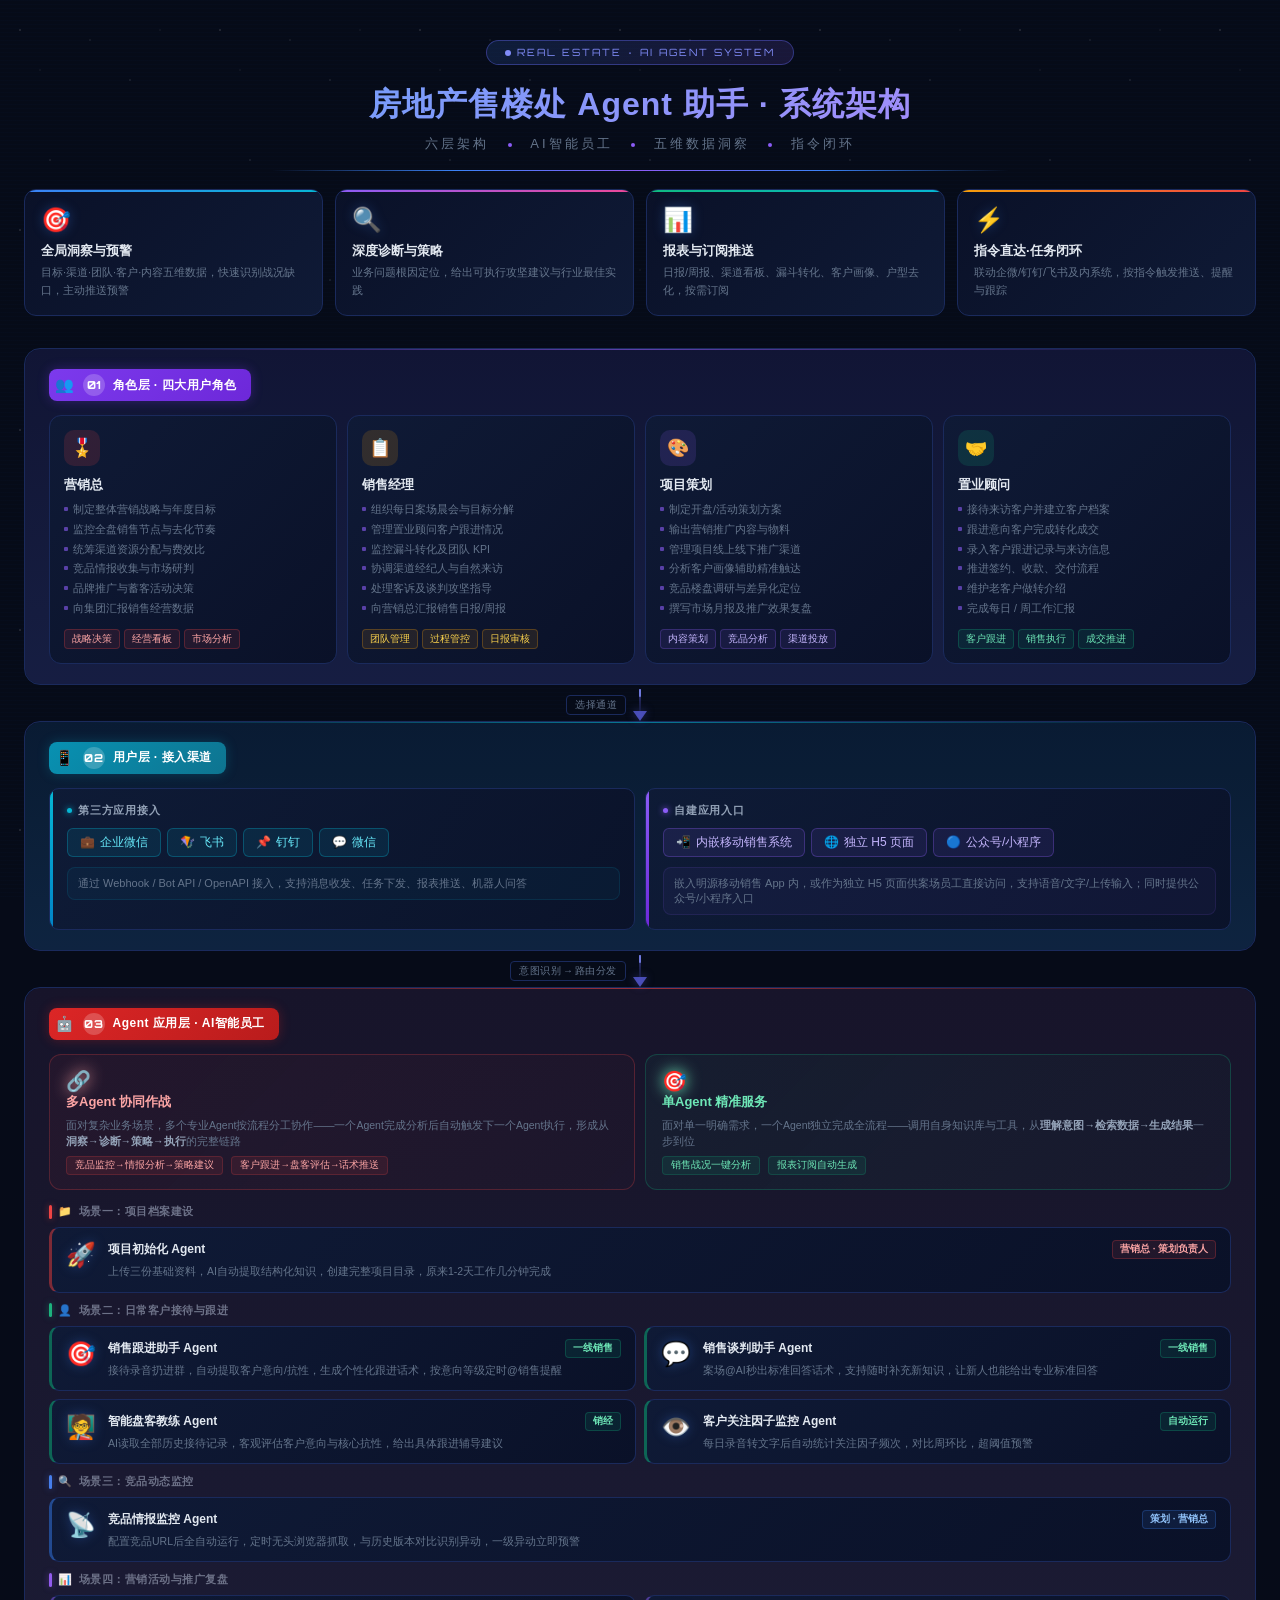
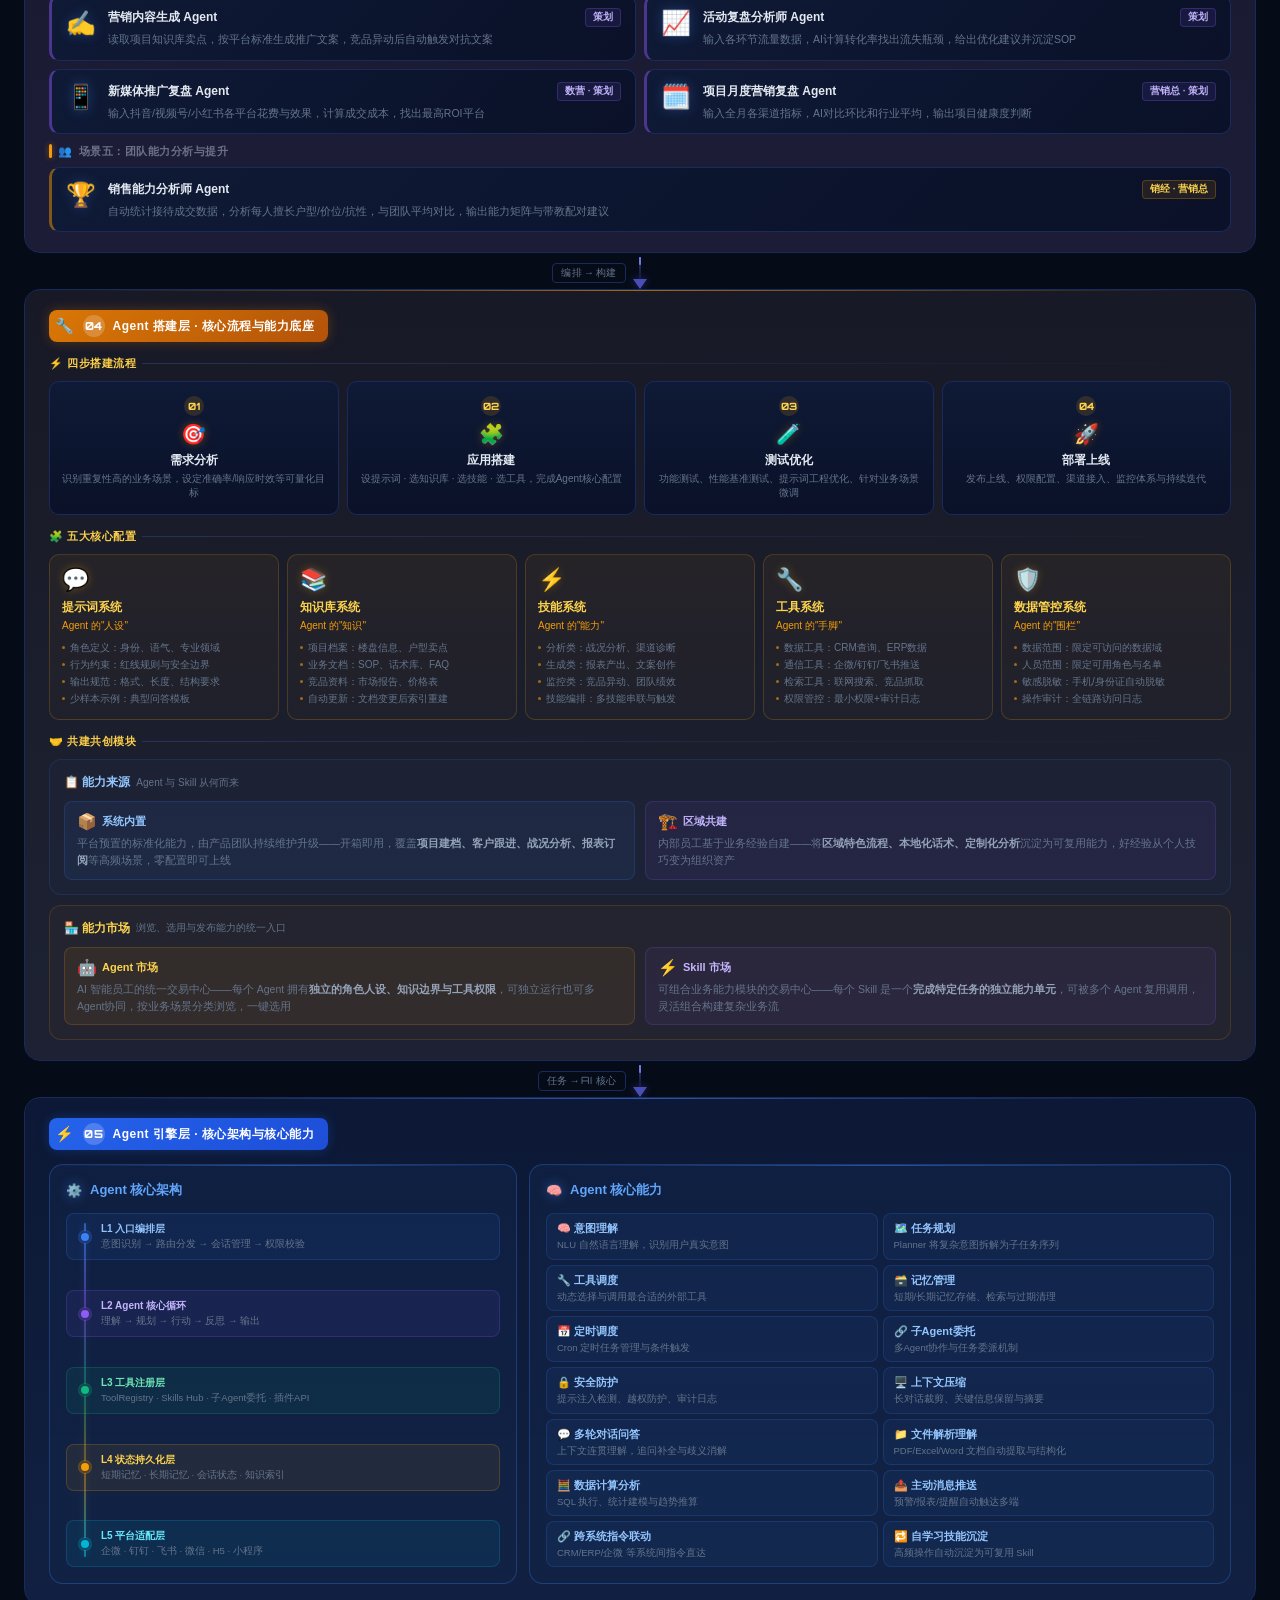
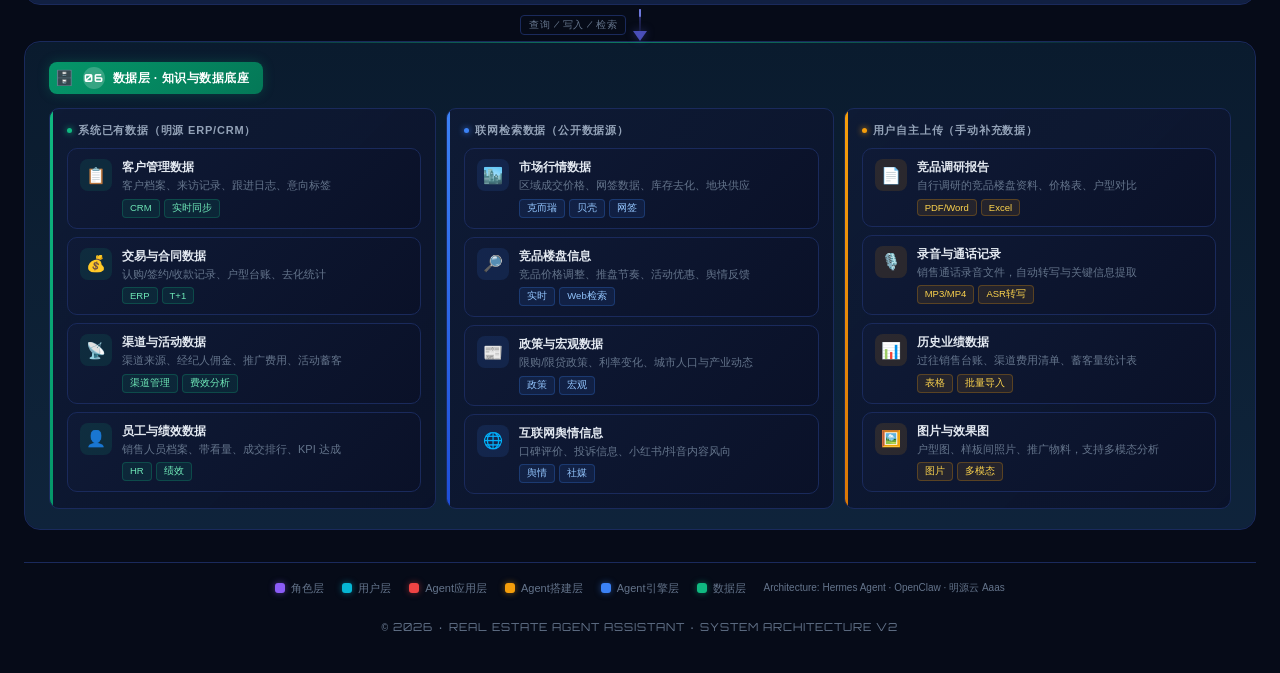
==== real-estate-agent-architecture-v2.html @ 6aae010f "deploy: 房产Agent科幻风架构图v2" ====
<!DOCTYPE html>
<html lang="zh-CN">
<head>
  <meta charset="UTF-8" />
  <meta name="viewport" content="width=device-width, initial-scale=1.0" />
  <title>房地产售楼处 Agent 助手 · 系统架构图 V2</title>
  <style>
    @import url('https://fonts.googleapis.com/css2?family=Orbitron:wght@400;700;900&display=swap');
    :root {
      --bg: #060b18;
      --bg2: #0a1128;
      --bg3: #0f1a36;
      --border: #1a2a5c;
      --border-glow: #2563eb;
      --accent1: #3b82f6;
      --accent2: #8b5cf6;
      --accent3: #10b981;
      --accent4: #f59e0b;
      --accent5: #ef4444;
      --accent6: #06b6d4;
      --text: #e2e8f0;
      --text2: #64748b;
      --text3: #94a3b8;
    }
    * { box-sizing: border-box; margin: 0; padding: 0; }
    body {
      background: var(--bg);
      color: var(--text);
      font-family: -apple-system, BlinkMacSystemFont, 'PingFang SC', 'Microsoft YaHei', sans-serif;
      min-height: 100vh;
      padding: 40px 24px;
      overflow-x: hidden;
      position: relative;
    }
    /* ===== 星空背景 ===== */
    body::before {
      content: '';
      position: fixed;
      inset: 0;
      background:
        radial-gradient(1.5px 1.5px at 20px 30px, #fff3, transparent),
        radial-gradient(1px 1px at 40px 70px, #fff2, transparent),
        radial-gradient(1.5px 1.5px at 50px 160px, #fff2, transparent),
        radial-gradient(1px 1px at 90px 40px, #fff3, transparent),
        radial-gradient(1.5px 1.5px at 130px 80px, #fff2, transparent),
        radial-gradient(1px 1px at 160px 30px, #fff2, transparent);
      background-size: 200px 200px;
      animation: starDrift 60s linear infinite;
      pointer-events: none;
      z-index: 0;
    }
    @keyframes starDrift {
      0% { transform: translateY(0); }
      100% { transform: translateY(-200px); }
    }
    /* ===== 扫描线效果 ===== */
    body::after {
      content: '';
      position: fixed;
      inset: 0;
      background: repeating-linear-gradient(
        0deg,
        transparent,
        transparent 3px,
        rgba(59,130,246,.02) 3px,
        rgba(59,130,246,.02) 4px
      );
      pointer-events: none;
      z-index: 1;
    }
    /* ===== 主容器 ===== */
    .main-wrap {
      position: relative;
      z-index: 2;
      max-width: 1360px;
      margin: 0 auto;
    }
    /* ===== Header ===== */
    .header {
      text-align: center;
      margin-bottom: 36px;
      position: relative;
    }
    .header::after {
      content: '';
      position: absolute;
      bottom: -18px;
      left: 50%;
      transform: translateX(-50%);
      width: 60%;
      height: 1px;
      background: linear-gradient(90deg, transparent, var(--accent1), var(--accent2), var(--accent1), transparent);
    }
    .badge {
      display: inline-flex;
      align-items: center;
      gap: 6px;
      background: linear-gradient(135deg, rgba(59,130,246,.15), rgba(139,92,246,.15));
      border: 1px solid rgba(99,102,241,.4);
      border-radius: 20px;
      padding: 5px 18px;
      font-family: 'Orbitron', monospace;
      font-size: 10px;
      color: #818cf8;
      letter-spacing: 2px;
      margin-bottom: 18px;
      animation: badgeGlow 3s ease-in-out infinite;
    }
    @keyframes badgeGlow {
      0%, 100% { box-shadow: 0 0 8px rgba(99,102,241,.2); }
      50% { box-shadow: 0 0 20px rgba(99,102,241,.4); }
    }
    .badge .dot {
      width: 6px; height: 6px;
      border-radius: 50%;
      background: #818cf8;
      animation: pulse 2s ease-in-out infinite;
    }
    @keyframes pulse {
      0%, 100% { opacity: 1; transform: scale(1); }
      50% { opacity: .4; transform: scale(.7); }
    }
    .header h1 {
      font-size: 32px;
      font-weight: 800;
      background: linear-gradient(135deg, #60a5fa 0%, #a78bfa 40%, #34d399 70%, #fbbf24 100%);
      background-size: 200% 200%;
      -webkit-background-clip: text;
      -webkit-text-fill-color: transparent;
      background-clip: text;
      animation: gradShift 6s ease-in-out infinite;
      margin-bottom: 8px;
      letter-spacing: 1px;
    }
    @keyframes gradShift {
      0%, 100% { background-position: 0% 50%; }
      50% { background-position: 100% 50%; }
    }
    .header p {
      color: var(--text2);
      font-size: 13px;
      letter-spacing: 3px;
    }
    .header p span {
      display: inline-block;
      width: 4px; height: 4px;
      background: var(--accent2);
      border-radius: 50%;
      margin: 0 12px;
      vertical-align: middle;
    }

    /* ===== Core Capabilities ===== */
    .cap-banner {
      display: grid;
      grid-template-columns: repeat(4, 1fr);
      gap: 12px;
      margin-bottom: 32px;
    }
    .cap-card {
      position: relative;
      background: linear-gradient(135deg, var(--bg2), var(--bg3));
      border: 1px solid var(--border);
      border-radius: 12px;
      padding: 16px;
      overflow: hidden;
      transition: all .3s ease;
    }
    .cap-card::before {
      content: '';
      position: absolute;
      top: 0; left: 0; right: 0;
      height: 2px;
      border-radius: 12px 12px 0 0;
    }
    .cap-card:nth-child(1)::before { background: linear-gradient(90deg, #3b82f6, #06b6d4); }
    .cap-card:nth-child(2)::before { background: linear-gradient(90deg, #8b5cf6, #ec4899); }
    .cap-card:nth-child(3)::before { background: linear-gradient(90deg, #10b981, #06b6d4); }
    .cap-card:nth-child(4)::before { background: linear-gradient(90deg, #f59e0b, #ef4444); }
    .cap-card:hover {
      border-color: rgba(99,102,241,.4);
      transform: translateY(-3px);
      box-shadow: 0 8px 30px rgba(59,130,246,.12);
    }
    .cap-card::after {
      content: '';
      position: absolute;
      inset: 0;
      border-radius: 12px;
      background: radial-gradient(circle at 50% 0%, rgba(99,102,241,.08), transparent 70%);
      opacity: 0;
      transition: opacity .3s;
    }
    .cap-card:hover::after { opacity: 1; }
    .cap-icon {
      font-size: 24px;
      margin-bottom: 8px;
      display: block;
      filter: drop-shadow(0 0 6px rgba(59,130,246,.3));
    }
    .cap-title {
      font-size: 13px;
      font-weight: 700;
      color: var(--text);
      margin-bottom: 4px;
      position: relative;
    }
    .cap-desc {
      font-size: 11px;
      color: var(--text2);
      line-height: 1.6;
      position: relative;
    }

    /* ===== Architecture Container ===== */
    .arch {
      display: flex;
      flex-direction: column;
      gap: 0;
    }

    /* ===== Layer ===== */
    .layer {
      position: relative;
      margin-bottom: 4px;
    }
    .layer-inner {
      position: relative;
      border: 1px solid var(--border);
      border-radius: 16px;
      padding: 20px 24px;
      background: linear-gradient(180deg, var(--bg2), var(--bg3));
      overflow: hidden;
    }
    .layer-inner::before {
      content: '';
      position: absolute;
      inset: 0;
      border-radius: 16px;
      opacity: .06;
      pointer-events: none;
    }
    .layer-inner::after {
      content: '';
      position: absolute;
      top: 0; left: 0; right: 0;
      height: 1px;
      border-radius: 16px 16px 0 0;
      opacity: .6;
    }
    .layer-role .layer-inner::before { background: var(--accent2); }
    .layer-role .layer-inner::after { background: linear-gradient(90deg, transparent 5%, var(--accent2), transparent 95%); }
    .layer-user .layer-inner::before { background: var(--accent6); }
    .layer-user .layer-inner::after { background: linear-gradient(90deg, transparent 5%, var(--accent6), transparent 95%); }
    .layer-app .layer-inner::before { background: var(--accent5); }
    .layer-app .layer-inner::after { background: linear-gradient(90deg, transparent 5%, var(--accent5), transparent 95%); }
    .layer-build .layer-inner::before { background: var(--accent4); }
    .layer-build .layer-inner::after { background: linear-gradient(90deg, transparent 5%, var(--accent4), transparent 95%); }
    .layer-agent .layer-inner::before { background: var(--accent1); }
    .layer-agent .layer-inner::after { background: linear-gradient(90deg, transparent 5%, var(--accent1), transparent 95%); }
    .layer-data .layer-inner::before { background: var(--accent3); }
    .layer-data .layer-inner::after { background: linear-gradient(90deg, transparent 5%, var(--accent3), transparent 95%); }

    /* ===== Layer Label ===== */
    .layer-label {
      display: inline-flex;
      align-items: center;
      gap: 8px;
      padding: 5px 14px 5px 6px;
      border-radius: 8px;
      font-size: 12px;
      font-weight: 700;
      color: #fff;
      margin-bottom: 14px;
      letter-spacing: .5px;
      position: relative;
    }
    .layer-label .icon { font-size: 15px; }
    .layer-num {
      display: inline-flex;
      align-items: center;
      justify-content: center;
      width: 22px; height: 22px;
      border-radius: 50%;
      background: rgba(255,255,255,.2);
      font-size: 11px;
      font-weight: 800;
      font-family: 'Orbitron', monospace;
    }
    .layer-role .layer-label  { background: linear-gradient(135deg, #7c3aed, #6d28d9); box-shadow: 0 0 12px rgba(124,58,237,.3); }
    .layer-user .layer-label  { background: linear-gradient(135deg, #0891b2, #0e7490); box-shadow: 0 0 12px rgba(8,145,178,.3); }
    .layer-app .layer-label   { background: linear-gradient(135deg, #dc2626, #b91c1c); box-shadow: 0 0 12px rgba(220,38,38,.3); }
    .layer-build .layer-label { background: linear-gradient(135deg, #d97706, #b45309); box-shadow: 0 0 12px rgba(217,119,6,.3); }
    .layer-agent .layer-label { background: linear-gradient(135deg, #2563eb, #1d4ed8); box-shadow: 0 0 12px rgba(37,99,235,.3); }
    .layer-data .layer-label  { background: linear-gradient(135deg, #059669, #047857); box-shadow: 0 0 12px rgba(5,150,105,.3); }

    /* ===== Arrow Divider ===== */
    .arrow-divider {
      display: flex;
      flex-direction: column;
      align-items: center;
      height: 32px;
      position: relative;
      z-index: 2;
    }
    .arrow-line {
      width: 2px;
      flex: 1;
      position: relative;
      overflow: hidden;
    }
    .arrow-line::before {
      content: '';
      position: absolute;
      inset: 0;
      background: linear-gradient(to bottom, rgba(99,102,241,.5), rgba(99,102,241,.1));
    }
    .arrow-line::after {
      content: '';
      position: absolute;
      left: 0; right: 0;
      height: 8px;
      background: rgba(129,140,248,.8);
      border-radius: 2px;
      animation: flowDown 1.5s ease-in-out infinite;
    }
    @keyframes flowDown {
      0% { top: -8px; opacity: 0; }
      30% { opacity: 1; }
      70% { opacity: 1; }
      100% { top: calc(100% + 8px); opacity: 0; }
    }
    .arrow-head {
      width: 0; height: 0;
      border-left: 7px solid transparent;
      border-right: 7px solid transparent;
      border-top: 10px solid rgba(99,102,241,.7);
      filter: drop-shadow(0 0 4px rgba(99,102,241,.5));
    }
    .arrow-label {
      position: absolute;
      right: calc(50% + 14px);
      top: 50%;
      transform: translateY(-50%);
      font-size: 10px;
      color: var(--text2);
      white-space: nowrap;
      background: var(--bg);
      padding: 2px 8px;
      border-radius: 4px;
      border: 1px solid var(--border);
      font-family: 'Orbitron', monospace;
      letter-spacing: .5px;
    }

    /* ===== Sub-section groups ===== */
    .groups { display: grid; gap: 10px; }
    .groups-2 { grid-template-columns: 1fr 1fr; }
    .groups-4 { grid-template-columns: repeat(4, 1fr); }
    .groups-3 { grid-template-columns: repeat(3, 1fr); }

    .group-box {
      background: linear-gradient(135deg, rgba(15,26,54,.8), rgba(10,17,40,.9));
      border: 1px solid var(--border);
      border-radius: 10px;
      padding: 14px;
      position: relative;
      overflow: hidden;
    }
    .group-box::before {
      content: '';
      position: absolute;
      top: 0; left: 0;
      width: 3px; height: 100%;
      border-radius: 10px 0 0 10px;
    }
    .group-title {
      font-size: 11px;
      font-weight: 700;
      color: var(--text3);
      letter-spacing: .8px;
      margin-bottom: 10px;
      display: flex;
      align-items: center;
      gap: 6px;
    }

    /* ===== Chips ===== */
    .chips { display: flex; flex-wrap: wrap; gap: 6px; }
    .chip {
      display: inline-flex;
      align-items: center;
      gap: 5px;
      padding: 5px 12px;
      border-radius: 6px;
      font-size: 12px;
      font-weight: 500;
      border: 1px solid;
      transition: all .2s;
    }
    .chip:hover { transform: translateY(-1px); }
    .chip-cyan   { background: rgba(6,182,212,.1);  border-color: rgba(6,182,212,.3);  color: #67e8f9; }
    .chip-purple { background: rgba(139,92,246,.1); border-color: rgba(139,92,246,.3); color: #c4b5fd; }
    .chip-blue   { background: rgba(59,130,246,.1); border-color: rgba(59,130,246,.3); color: #93c5fd; }
    .chip-green  { background: rgba(16,185,129,.1); border-color: rgba(16,185,129,.3); color: #6ee7b7; }
    .chip-amber  { background: rgba(245,158,11,.1); border-color: rgba(245,158,11,.3); color: #fcd34d; }
    .chip-red    { background: rgba(239,68,68,.1);  border-color: rgba(239,68,68,.3);  color: #fca5a5; }

    /* ===== Role Cards ===== */
    .role-card {
      background: linear-gradient(135deg, var(--bg3), var(--bg2));
      border: 1px solid var(--border);
      border-radius: 12px;
      padding: 14px;
      transition: all .3s ease;
      position: relative;
      overflow: hidden;
    }
    .role-card::after {
      content: '';
      position: absolute;
      inset: 0;
      border-radius: 12px;
      background: radial-gradient(circle at 50% 0%, rgba(139,92,246,.06), transparent 70%);
      opacity: 0;
      transition: opacity .3s;
    }
    .role-card:hover {
      border-color: rgba(139,92,246,.4);
      transform: translateY(-3px);
      box-shadow: 0 8px 24px rgba(139,92,246,.1);
    }
    .role-card:hover::after { opacity: 1; }
    .role-avatar {
      width: 36px; height: 36px;
      border-radius: 10px;
      display: flex; align-items: center; justify-content: center;
      font-size: 18px;
      margin-bottom: 10px;
      position: relative;
    }
    .role-avatar::after {
      content: '';
      position: absolute;
      inset: -2px;
      border-radius: 12px;
      background: inherit;
      opacity: .3;
      filter: blur(6px);
      z-index: -1;
    }
    .role-name {
      font-size: 13px; font-weight: 700; color: var(--text); margin-bottom: 6px;
    }
    .role-duties { list-style: none; }
    .role-duties li {
      font-size: 10.5px;
      color: var(--text2);
      padding: 2px 0;
      display: flex;
      align-items: flex-start;
      gap: 5px;
      line-height: 1.5;
    }
    .role-duties li::before {
      content: '';
      width: 4px; height: 4px;
      border-radius: 1px;
      background: var(--accent2);
      flex-shrink: 0;
      margin-top: 5px;
      opacity: .6;
    }
    .role-tags {
      margin-top: 10px;
      display: flex; flex-wrap: wrap; gap: 4px;
      position: relative;
    }
    .role-tag {
      font-size: 10px;
      padding: 2px 7px;
      border-radius: 4px;
      border: 1px solid;
    }

    /* ===== Agent运行模式 ===== */
    .mode-card {
      border-radius: 12px;
      padding: 14px 16px;
      position: relative;
      overflow: hidden;
      transition: all .3s;
    }
    .mode-card:hover {
      transform: translateY(-2px);
    }
    .mode-card .mode-icon {
      font-size: 20px;
      display: inline-block;
      filter: drop-shadow(0 0 8px currentColor);
    }
    .mode-card .mode-title {
      font-size: 13px;
      font-weight: 700;
      margin-bottom: 6px;
    }
    .mode-card .mode-desc {
      font-size: 10.5px;
      color: var(--text2);
      line-height: 1.6;
    }
    .mode-card .mode-tag {
      display: inline-block;
      font-size: 9.5px;
      padding: 2px 8px;
      border-radius: 4px;
      border: 1px solid;
      margin-top: 6px;
      margin-right: 4px;
    }
    .mode-multi {
      background: linear-gradient(135deg, rgba(239,68,68,.06), rgba(239,68,68,.02));
      border: 1px solid rgba(239,68,68,.25);
    }
    .mode-multi:hover { border-color: rgba(239,68,68,.5); box-shadow: 0 4px 20px rgba(239,68,68,.1); }
    .mode-multi .mode-icon, .mode-multi .mode-title { color: #fca5a5; }
    .mode-multi .mode-tag { background: rgba(239,68,68,.1); border-color: rgba(239,68,68,.2); color: #fca5a5; }
    .mode-single {
      background: linear-gradient(135deg, rgba(16,185,129,.06), rgba(16,185,129,.02));
      border: 1px solid rgba(16,185,129,.25);
    }
    .mode-single:hover { border-color: rgba(16,185,129,.5); box-shadow: 0 4px 20px rgba(16,185,129,.1); }
    .mode-single .mode-icon, .mode-single .mode-title { color: #6ee7b7; }
    .mode-single .mode-tag { background: rgba(16,185,129,.1); border-color: rgba(16,185,129,.2); color: #6ee7b7; }

    /* ===== Agent Cards (AI Employees) ===== */
    .scene-section { margin-bottom: 10px; }
    .scene-title {
      font-size: 11px; font-weight: 700; color: var(--text2);
      letter-spacing: .5px; margin-bottom: 8px;
      display: flex; align-items: center; gap: 6px;
      text-transform: uppercase;
    }
    .scene-title::before {
      content: '';
      width: 3px; height: 14px;
      border-radius: 2px;
      flex-shrink: 0;
    }
    .scene-red::before { background: #ef4444; box-shadow: 0 0 6px rgba(239,68,68,.5); }
    .scene-green::before { background: #10b981; box-shadow: 0 0 6px rgba(16,185,129,.5); }
    .scene-blue::before { background: #3b82f6; box-shadow: 0 0 6px rgba(59,130,246,.5); }
    .scene-purple::before { background: #8b5cf6; box-shadow: 0 0 6px rgba(139,92,246,.5); }
    .scene-amber::before { background: #f59e0b; box-shadow: 0 0 6px rgba(245,158,11,.5); }

    .agent-cards { display: grid; grid-template-columns: 1fr; gap: 8px; }
    .agent-cards.cols-2 { grid-template-columns: repeat(2, 1fr); }
    .agent-card {
      background: linear-gradient(135deg, var(--bg3), var(--bg2));
      border: 1px solid var(--border);
      border-radius: 10px;
      padding: 12px 14px;
      display: flex; align-items: flex-start; gap: 12px;
      transition: all .3s ease;
      position: relative;
      overflow: hidden;
    }
    .agent-card::before {
      content: '';
      position: absolute;
      left: 0; top: 0; bottom: 0;
      width: 3px;
      border-radius: 10px 0 0 10px;
    }
    .agent-card:hover {
      transform: translateY(-2px);
      box-shadow: 0 6px 20px rgba(0,0,0,.3);
    }
    .agent-card-icon {
      font-size: 24px;
      flex-shrink: 0;
      margin-top: 1px;
      filter: drop-shadow(0 0 6px rgba(59,130,246,.3));
    }
    .agent-card-body { flex: 1; min-width: 0; position: relative; }
    .agent-card-name {
      font-size: 12px; font-weight: 700; color: var(--text); margin-bottom: 4px;
      display: flex; align-items: center; justify-content: space-between; gap: 8px;
    }
    .agent-card-desc {
      font-size: 10.5px; color: var(--text2); line-height: 1.55;
    }
    .agent-card-tag {
      font-size: 9.5px; padding: 2px 7px; border-radius: 4px;
      flex-shrink: 0; border: 1px solid;
    }

    /* ===== Build Layer ===== */
    .build-flow {
      display: grid;
      gap: 8px;
      margin-bottom: 14px;
    }
    .build-flow.cols-4 { grid-template-columns: repeat(4, 1fr); }
    .build-step {
      background: linear-gradient(180deg, var(--bg3), var(--bg2));
      border: 1px solid var(--border);
      border-radius: 10px;
      padding: 14px 10px;
      text-align: center;
      position: relative;
      overflow: hidden;
      transition: all .3s;
    }
    .build-step::before {
      content: '';
      position: absolute;
      top: 0; left: 0; right: 0;
      height: 2px;
      background: linear-gradient(90deg, var(--accent4), var(--accent1));
      opacity: 0;
      transition: opacity .3s;
    }
    .build-step:hover::before { opacity: 1; }
    .build-step:hover {
      border-color: rgba(245,158,11,.4);
      transform: translateY(-2px);
      box-shadow: 0 6px 20px rgba(245,158,11,.1);
    }
    .build-step-num {
      display: inline-flex; align-items: center; justify-content: center;
      width: 20px; height: 20px; border-radius: 50%;
      background: rgba(245,158,11,.15);
      color: #fcd34d;
      font-size: 10px; font-weight: 800;
      font-family: 'Orbitron', monospace;
      margin-bottom: 6px;
    }
    .build-step-icon { font-size: 20px; margin-bottom: 6px; display: block; filter: drop-shadow(0 0 4px rgba(245,158,11,.3)); }
    .build-step-title { font-size: 12px; font-weight: 700; color: var(--text); margin-bottom: 3px; }
    .build-step-desc { font-size: 10px; color: var(--text2); line-height: 1.4; }

    .section-label {
      font-size: 11px; font-weight: 700; letter-spacing: .5px; margin-bottom: 10px;
      display: flex; align-items: center; gap: 6px;
    }
    .section-label .line {
      flex: 1; height: 1px;
      background: linear-gradient(90deg, var(--border), transparent);
    }

    .build-core-systems {
      display: grid;
      grid-template-columns: repeat(5, 1fr);
      gap: 8px;
    }
    .core-sys-card {
      background: linear-gradient(180deg, rgba(245,158,11,.06), rgba(245,158,11,.02));
      border: 1px solid rgba(245,158,11,.2);
      border-radius: 10px;
      padding: 12px;
      transition: all .3s;
      position: relative;
    }
    .core-sys-card::before {
      content: '';
      position: absolute;
      top: 0; left: 0; right: 0;
      height: 2px;
      border-radius: 10px 10px 0 0;
      background: linear-gradient(90deg, transparent, rgba(245,158,11,.5), transparent);
      opacity: 0;
      transition: opacity .3s;
    }
    .core-sys-card:hover::before { opacity: 1; }
    .core-sys-card:hover {
      border-color: rgba(245,158,11,.4);
      transform: translateY(-2px);
      box-shadow: 0 4px 16px rgba(245,158,11,.08);
    }
    .core-sys-icon { font-size: 22px; margin-bottom: 6px; filter: drop-shadow(0 0 4px rgba(245,158,11,.3)); }
    .core-sys-title { font-size: 12px; font-weight: 700; color: #fcd34d; margin-bottom: 3px; }
    .core-sys-role { font-size: 10px; color: var(--accent4); margin-bottom: 6px; }
    .core-sys-items { list-style: none; }
    .core-sys-items li {
      font-size: 10px; color: var(--text2); padding: 1.5px 0;
      display: flex; align-items: flex-start; gap: 5px; line-height: 1.4;
    }
    .core-sys-items li::before {
      content: '';
      width: 3px; height: 3px;
      border-radius: 50%;
      background: var(--accent4);
      flex-shrink: 0;
      margin-top: 5px;
      opacity: .6;
    }

    /* ===== 共建共创区块 ===== */
    .eco-block {
      border-radius: 12px;
      padding: 14px;
      position: relative;
      overflow: hidden;
    }
    .eco-block-title {
      font-size: 12px; font-weight: 700; margin-bottom: 10px;
      display: flex; align-items: center; gap: 6px;
    }
    .eco-sub-card {
      border-radius: 8px;
      padding: 10px 12px;
      transition: all .2s;
    }
    .eco-sub-card:hover { transform: translateY(-1px); }
    .eco-sub-title {
      display: flex; align-items: center; gap: 5px;
      margin-bottom: 4px;
    }
    .eco-sub-title span:first-child { font-size: 16px; }
    .eco-sub-title span:last-child { font-size: 11px; font-weight: 700; }
    .eco-sub-desc {
      font-size: 10.5px; color: var(--text2); line-height: 1.6;
    }

    /* ===== Agent Engine Layer ===== */
    .engine-grid {
      display: grid;
      grid-template-columns: 2fr 3fr;
      gap: 12px;
    }
    .agent-core {
      border: 1px solid rgba(59,130,246,.3);
      border-radius: 14px;
      padding: 16px;
      background: linear-gradient(180deg, rgba(59,130,246,.06), rgba(59,130,246,.02));
      position: relative;
      overflow: hidden;
    }
    .agent-core::before {
      content: '';
      position: absolute;
      top: 0; left: 0; right: 0;
      height: 1px;
      background: linear-gradient(90deg, transparent, rgba(59,130,246,.5), transparent);
    }
    .agent-core-title {
      font-size: 13px; font-weight: 700; color: #60a5fa;
      margin-bottom: 14px; display: flex; align-items: center; gap: 8px;
    }
    .agent-core-title .icon {
      filter: drop-shadow(0 0 6px rgba(59,130,246,.5));
    }

    /* ===== Architecture Timeline ===== */
    .arch-timeline {
      display: flex;
      flex-direction: column;
      flex: 1;
      justify-content: space-between;
      position: relative;
    }
    .arch-timeline::before {
      content: '';
      position: absolute;
      left: 18px;
      top: 10px;
      bottom: 10px;
      width: 2px;
      background: linear-gradient(to bottom, rgba(59,130,246,.6), rgba(139,92,246,.4), rgba(16,185,129,.4), rgba(245,158,11,.4), rgba(6,182,212,.6));
      border-radius: 1px;
      z-index: 0;
    }
    .arch-timeline::after {
      content: '';
      position: absolute;
      left: 17px; top: 10px; bottom: 10px; width: 4px;
      background: linear-gradient(to bottom, rgba(59,130,246,.15), rgba(139,92,246,.1), rgba(16,185,129,.1), rgba(245,158,11,.1), rgba(6,182,212,.15));
      border-radius: 2px;
      filter: blur(3px);
      z-index: 0;
    }
    .tl-item {
      position: relative;
      z-index: 1;
      border-radius: 8px;
      padding: 8px 12px 8px 34px;
      transition: all .2s;
    }
    .tl-item:hover { transform: translateX(3px); }
    .tl-dot {
      position: absolute;
      left: 12px; top: 50%;
      transform: translateY(-50%);
      width: 12px; height: 12px;
      border-radius: 50%;
      border: 2px solid var(--bg3);
      z-index: 2;
    }
    .tl-dot::after {
      content: '';
      position: absolute;
      inset: -3px;
      border-radius: 50%;
      opacity: .3;
      animation: dotPing 2s ease-out infinite;
    }
    @keyframes dotPing {
      0% { transform: scale(1); opacity: .3; }
      100% { transform: scale(1.8); opacity: 0; }
    }
    .tl-item-title { font-size: 10px; font-weight: 700; margin-bottom: 2px; }
    .tl-item-desc { font-size: 9.5px; color: var(--text2); }
    .tl-l1 { background: rgba(59,130,246,.08); border: 1px solid rgba(59,130,246,.2); }
    .tl-l1 .tl-dot { background: #3b82f6; }
    .tl-l1 .tl-dot::after { background: #3b82f6; }
    .tl-l1 .tl-item-title { color: #93c5fd; }
    .tl-l2 { background: rgba(139,92,246,.08); border: 1px solid rgba(139,92,246,.2); }
    .tl-l2 .tl-dot { background: #8b5cf6; }
    .tl-l2 .tl-dot::after { background: #8b5cf6; }
    .tl-l2 .tl-item-title { color: #c4b5fd; }
    .tl-l3 { background: rgba(16,185,129,.08); border: 1px solid rgba(16,185,129,.2); }
    .tl-l3 .tl-dot { background: #10b981; }
    .tl-l3 .tl-dot::after { background: #10b981; }
    .tl-l3 .tl-item-title { color: #6ee7b7; }
    .tl-l4 { background: rgba(245,158,11,.08); border: 1px solid rgba(245,158,11,.2); }
    .tl-l4 .tl-dot { background: #f59e0b; }
    .tl-l4 .tl-dot::after { background: #f59e0b; }
    .tl-l4 .tl-item-title { color: #fcd34d; }
    .tl-l5 { background: rgba(6,182,212,.08); border: 1px solid rgba(6,182,212,.2); }
    .tl-l5 .tl-dot { background: #06b6d4; }
    .tl-l5 .tl-dot::after { background: #06b6d4; }
    .tl-l5 .tl-item-title { color: #67e8f9; }

    /* ===== Skill Grid ===== */
    .skill-grid {
      display: grid;
      grid-template-columns: repeat(2, 1fr);
      gap: 5px;
      flex: 1;
      align-content: start;
    }
    .skill-item {
      background: rgba(59,130,246,.06);
      border: 1px solid rgba(59,130,246,.18);
      border-radius: 8px;
      padding: 7px 10px;
      transition: all .2s;
    }
    .skill-item:hover {
      border-color: rgba(59,130,246,.4);
      background: rgba(59,130,246,.1);
    }
    .skill-item-title {
      font-size: 11px; font-weight: 600; color: #93c5fd; margin-bottom: 2px;
    }
    .skill-item-desc { font-size: 9.5px; color: var(--text2); line-height: 1.4; }

    /* ===== Data Layer ===== */
    .data-source { display: flex; flex-direction: column; gap: 8px; }
    .data-item {
      display: flex; align-items: flex-start; gap: 10px;
      padding: 10px 12px;
      background: linear-gradient(135deg, var(--bg3), var(--bg2));
      border: 1px solid var(--border);
      border-radius: 10px;
      transition: all .2s;
    }
    .data-item:hover {
      border-color: rgba(59,130,246,.3);
      transform: translateX(3px);
    }
    .data-icon {
      width: 32px; height: 32px;
      border-radius: 8px;
      display: flex; align-items: center; justify-content: center;
      font-size: 16px;
      flex-shrink: 0;
    }
    .data-info-title { font-size: 12px; font-weight: 600; color: var(--text); margin-bottom: 2px; }
    .data-info-sub { font-size: 11px; color: var(--text2); line-height: 1.4; }
    .data-tags { display: flex; flex-wrap: wrap; gap: 4px; margin-top: 5px; }
    .data-tag {
      font-size: 9.5px; padding: 2px 7px; border-radius: 4px; font-weight: 500; border: 1px solid;
    }

    /* ===== Legend ===== */
    .legend {
      display: flex; justify-content: center; gap: 18px; flex-wrap: wrap;
      margin-top: 28px; padding-top: 18px;
      border-top: 1px solid var(--border);
    }
    .legend-item {
      display: flex; align-items: center; gap: 6px;
      font-size: 11px; color: var(--text2);
    }
    .legend-dot { width: 10px; height: 10px; border-radius: 3px; }

    /* ===== Footer ===== */
    .footer {
      text-align: center; margin-top: 24px;
      font-size: 11px; color: var(--text2);
      font-family: 'Orbitron', monospace;
      letter-spacing: 1px;
    }

    /* ===== Responsive ===== */
    @media (max-width: 1000px) {
      .build-core-systems { grid-template-columns: repeat(3, 1fr); }
      .engine-grid { grid-template-columns: 1fr; }
    }
    @media (max-width: 900px) {
      .groups-4 { grid-template-columns: repeat(2, 1fr); }
      .cap-banner { grid-template-columns: repeat(2, 1fr); }
      .skill-grid { grid-template-columns: repeat(2, 1fr); }
      .build-flow.cols-4 { grid-template-columns: repeat(2, 1fr); }
    }
    @media (max-width: 600px) {
      body { padding: 20px 12px; }
      .groups-2, .groups-4, .groups-3 { grid-template-columns: 1fr; }
      .cap-banner { grid-template-columns: 1fr; }
      .build-core-systems { grid-template-columns: repeat(2, 1fr); }
      .build-flow.cols-4 { grid-template-columns: 1fr 1fr; }
      .agent-cards.cols-2 { grid-template-columns: 1fr; }
      .skill-grid { grid-template-columns: 1fr; }
    }
  </style>
</head>
<body>

<div class="main-wrap">

<!-- ===== Header ===== -->
<div class="header">
  <div class="badge"><span class="dot"></span> REAL ESTATE · AI AGENT SYSTEM</div>
  <h1>房地产售楼处 Agent 助手 · 系统架构</h1>
  <p>六层架构 <span></span> AI智能员工 <span></span> 五维数据洞察 <span></span> 指令闭环</p>
</div>

<!-- ===== Core Capabilities ===== -->
<div class="cap-banner">
  <div class="cap-card">
    <span class="cap-icon">🎯</span>
    <div class="cap-title">全局洞察与预警</div>
    <div class="cap-desc">目标·渠道·团队·客户·内容五维数据，快速识别战况缺口，主动推送预警</div>
  </div>
  <div class="cap-card">
    <span class="cap-icon">🔍</span>
    <div class="cap-title">深度诊断与策略</div>
    <div class="cap-desc">业务问题根因定位，给出可执行攻坚建议与行业最佳实践</div>
  </div>
  <div class="cap-card">
    <span class="cap-icon">📊</span>
    <div class="cap-title">报表与订阅推送</div>
    <div class="cap-desc">日报/周报、渠道看板、漏斗转化、客户画像、户型去化，按需订阅</div>
  </div>
  <div class="cap-card">
    <span class="cap-icon">⚡</span>
    <div class="cap-title">指令直达·任务闭环</div>
    <div class="cap-desc">联动企微/钉钉/飞书及内系统，按指令触发推送、提醒与跟踪</div>
  </div>
</div>

<div class="arch">

  <!-- ============================== 第一层：角色层 ============================== -->
  <div class="layer layer-role">
    <div class="layer-inner">
      <div class="layer-label">
        <span class="icon">👥</span>
        <span class="layer-num">01</span>
        角色层 · 四大用户角色
      </div>

      <div class="groups groups-4">
        <!-- 营销总 -->
        <div class="role-card">
          <div class="role-avatar" style="background:rgba(239,68,68,.15);">🎖️</div>
          <div class="role-name">营销总</div>
          <ul class="role-duties">
            <li>制定整体营销战略与年度目标</li>
            <li>监控全盘销售节点与去化节奏</li>
            <li>统筹渠道资源分配与费效比</li>
            <li>竞品情报收集与市场研判</li>
            <li>品牌推广与蓄客活动决策</li>
            <li>向集团汇报销售经营数据</li>
          </ul>
          <div class="role-tags">
            <span class="role-tag" style="background:rgba(239,68,68,.1);color:#fca5a5;border-color:rgba(239,68,68,.25);">战略决策</span>
            <span class="role-tag" style="background:rgba(239,68,68,.1);color:#fca5a5;border-color:rgba(239,68,68,.25);">经营看板</span>
            <span class="role-tag" style="background:rgba(239,68,68,.1);color:#fca5a5;border-color:rgba(239,68,68,.25);">市场分析</span>
          </div>
        </div>

        <!-- 销售经理 -->
        <div class="role-card">
          <div class="role-avatar" style="background:rgba(245,158,11,.15);">📋</div>
          <div class="role-name">销售经理</div>
          <ul class="role-duties">
            <li>组织每日案场晨会与目标分解</li>
            <li>管理置业顾问客户跟进情况</li>
            <li>监控漏斗转化及团队 KPI</li>
            <li>协调渠道经纪人与自然来访</li>
            <li>处理客诉及谈判攻坚指导</li>
            <li>向营销总汇报销售日报/周报</li>
          </ul>
          <div class="role-tags">
            <span class="role-tag" style="background:rgba(245,158,11,.1);color:#fcd34d;border-color:rgba(245,158,11,.25);">团队管理</span>
            <span class="role-tag" style="background:rgba(245,158,11,.1);color:#fcd34d;border-color:rgba(245,158,11,.25);">过程管控</span>
            <span class="role-tag" style="background:rgba(245,158,11,.1);color:#fcd34d;border-color:rgba(245,158,11,.25);">日报审核</span>
          </div>
        </div>

        <!-- 项目策划 -->
        <div class="role-card">
          <div class="role-avatar" style="background:rgba(139,92,246,.15);">🎨</div>
          <div class="role-name">项目策划</div>
          <ul class="role-duties">
            <li>制定开盘/活动策划方案</li>
            <li>输出营销推广内容与物料</li>
            <li>管理项目线上线下推广渠道</li>
            <li>分析客户画像辅助精准触达</li>
            <li>竞品楼盘调研与差异化定位</li>
            <li>撰写市场月报及推广效果复盘</li>
          </ul>
          <div class="role-tags">
            <span class="role-tag" style="background:rgba(139,92,246,.1);color:#c4b5fd;border-color:rgba(139,92,246,.25);">内容策划</span>
            <span class="role-tag" style="background:rgba(139,92,246,.1);color:#c4b5fd;border-color:rgba(139,92,246,.25);">竞品分析</span>
            <span class="role-tag" style="background:rgba(139,92,246,.1);color:#c4b5fd;border-color:rgba(139,92,246,.25);">渠道投放</span>
          </div>
        </div>

        <!-- 置业顾问 -->
        <div class="role-card">
          <div class="role-avatar" style="background:rgba(16,185,129,.15);">🤝</div>
          <div class="role-name">置业顾问</div>
          <ul class="role-duties">
            <li>接待来访客户并建立客户档案</li>
            <li>跟进意向客户完成转化成交</li>
            <li>录入客户跟进记录与来访信息</li>
            <li>推进签约、收款、交付流程</li>
            <li>维护老客户做转介绍</li>
            <li>完成每日 / 周工作汇报</li>
          </ul>
          <div class="role-tags">
            <span class="role-tag" style="background:rgba(16,185,129,.1);color:#6ee7b7;border-color:rgba(16,185,129,.25);">客户跟进</span>
            <span class="role-tag" style="background:rgba(16,185,129,.1);color:#6ee7b7;border-color:rgba(16,185,129,.25);">销售执行</span>
            <span class="role-tag" style="background:rgba(16,185,129,.1);color:#6ee7b7;border-color:rgba(16,185,129,.25);">成交推进</span>
          </div>
        </div>
      </div>
    </div>
  </div>

  <!-- Arrow -->
  <div class="arrow-divider">
    <div class="arrow-line"></div>
    <div class="arrow-head"></div>
    <div class="arrow-label">选择通道</div>
  </div>

  <!-- ============================== 第二层：用户层 ============================== -->
  <div class="layer layer-user">
    <div class="layer-inner">
      <div class="layer-label">
        <span class="icon">📱</span>
        <span class="layer-num">02</span>
        用户层 · 接入渠道
      </div>

      <div class="groups groups-2">
        <!-- 第三方应用 -->
        <div class="group-box" style="padding-left:17px;">
          <div style="position:absolute;left:0;top:0;bottom:0;width:3px;border-radius:10px 0 0 10px;background:linear-gradient(180deg,#06b6d4,#0284c7);"></div>
          <div class="group-title">
            <span style="width:5px;height:5px;border-radius:50%;background:#06b6d4;box-shadow:0 0 6px #06b6d4;"></span>
            第三方应用接入
          </div>
          <div class="chips">
            <div class="chip chip-cyan"><span>💼</span> 企业微信</div>
            <div class="chip chip-cyan"><span>🪁</span> 飞书</div>
            <div class="chip chip-cyan"><span>📌</span> 钉钉</div>
            <div class="chip chip-cyan"><span>💬</span> 微信</div>
          </div>
          <div style="margin-top:10px;font-size:11px;color:var(--text2);padding:8px 10px;background:rgba(6,182,212,.05);border-radius:8px;border:1px solid rgba(6,182,212,.12);">
            通过 Webhook / Bot API / OpenAPI 接入，支持消息收发、任务下发、报表推送、机器人问答
          </div>
        </div>

        <!-- 自建应用 -->
        <div class="group-box" style="padding-left:17px;">
          <div style="position:absolute;left:0;top:0;bottom:0;width:3px;border-radius:10px 0 0 10px;background:linear-gradient(180deg,#8b5cf6,#6d28d9);"></div>
          <div class="group-title">
            <span style="width:5px;height:5px;border-radius:50%;background:#8b5cf6;box-shadow:0 0 6px #8b5cf6;"></span>
            自建应用入口
          </div>
          <div class="chips">
            <div class="chip chip-purple"><span>📲</span> 内嵌移动销售系统</div>
            <div class="chip chip-purple"><span>🌐</span> 独立 H5 页面</div>
            <div class="chip chip-purple"><span>🔵</span> 公众号/小程序</div>
          </div>
          <div style="margin-top:10px;font-size:11px;color:var(--text2);padding:8px 10px;background:rgba(139,92,246,.05);border-radius:8px;border:1px solid rgba(139,92,246,.12);">
            嵌入明源移动销售 App 内，或作为独立 H5 页面供案场员工直接访问，支持语音/文字/上传输入；同时提供公众号/小程序入口
          </div>
        </div>
      </div>
    </div>
  </div>

  <!-- Arrow -->
  <div class="arrow-divider">
    <div class="arrow-line" style="--delay:.3s;"></div>
    <div class="arrow-head"></div>
    <div class="arrow-label">意图识别 → 路由分发</div>
  </div>

  <!-- ============================== 第三层：Agent 应用层 ============================== -->
  <div class="layer layer-app">
    <div class="layer-inner">
      <div class="layer-label">
        <span class="icon">🤖</span>
        <span class="layer-num">03</span>
        Agent 应用层 · AI智能员工
      </div>

      <!-- Agent 运行模式 -->
      <div style="display:grid;grid-template-columns:1fr 1fr;gap:10px;margin-bottom:14px;">
        <div class="mode-card mode-multi">
          <div class="mode-icon">🔗</div>
          <div class="mode-title">多Agent 协同作战</div>
          <div class="mode-desc">面对复杂业务场景，多个专业Agent按流程分工协作——一个Agent完成分析后自动触发下一个Agent执行，形成从<strong style="color:var(--text3);">洞察→诊断→策略→执行</strong>的完整链路</div>
          <span class="mode-tag">竞品监控→情报分析→策略建议</span>
          <span class="mode-tag">客户跟进→盘客评估→话术推送</span>
        </div>
        <div class="mode-card mode-single">
          <div class="mode-icon">🎯</div>
          <div class="mode-title">单Agent 精准服务</div>
          <div class="mode-desc">面对单一明确需求，一个Agent独立完成全流程——调用自身知识库与工具，从<strong style="color:var(--text3);">理解意图→检索数据→生成结果</strong>一步到位</div>
          <span class="mode-tag">销售战况一键分析</span>
          <span class="mode-tag">报表订阅自动生成</span>
        </div>
      </div>

      <!-- 场景一：项目档案建设 -->
      <div class="scene-section">
        <div class="scene-title scene-red"><span>📁</span> 场景一：项目档案建设</div>
        <div class="agent-cards">
          <div class="agent-card" style="border-left:3px solid rgba(239,68,68,.5);">
            <div class="agent-card-icon">🚀</div>
            <div class="agent-card-body">
              <div class="agent-card-name">项目初始化 Agent <span class="agent-card-tag" style="background:rgba(239,68,68,.1);color:#fca5a5;border-color:rgba(239,68,68,.25);">营销总 · 策划负责人</span></div>
              <div class="agent-card-desc">上传三份基础资料，AI自动提取结构化知识，创建完整项目目录，原来1-2天工作几分钟完成</div>
            </div>
          </div>
        </div>
      </div>

      <!-- 场景二：日常客户接待与跟进 -->
      <div class="scene-section">
        <div class="scene-title scene-green"><span>👤</span> 场景二：日常客户接待与跟进</div>
        <div class="agent-cards cols-2">
          <div class="agent-card" style="border-left:3px solid rgba(16,185,129,.5);">
            <div class="agent-card-icon">🎯</div>
            <div class="agent-card-body">
              <div class="agent-card-name">销售跟进助手 Agent <span class="agent-card-tag" style="background:rgba(16,185,129,.1);color:#6ee7b7;border-color:rgba(16,185,129,.25);">一线销售</span></div>
              <div class="agent-card-desc">接待录音扔进群，自动提取客户意向/抗性，生成个性化跟进话术，按意向等级定时@销售提醒</div>
            </div>
          </div>
          <div class="agent-card" style="border-left:3px solid rgba(16,185,129,.5);">
            <div class="agent-card-icon">💬</div>
            <div class="agent-card-body">
              <div class="agent-card-name">销售谈判助手 Agent <span class="agent-card-tag" style="background:rgba(16,185,129,.1);color:#6ee7b7;border-color:rgba(16,185,129,.25);">一线销售</span></div>
              <div class="agent-card-desc">案场@AI秒出标准回答话术，支持随时补充新知识，让新人也能给出专业标准回答</div>
            </div>
          </div>
          <div class="agent-card" style="border-left:3px solid rgba(16,185,129,.5);">
            <div class="agent-card-icon">🧑‍🏫</div>
            <div class="agent-card-body">
              <div class="agent-card-name">智能盘客教练 Agent <span class="agent-card-tag" style="background:rgba(16,185,129,.1);color:#6ee7b7;border-color:rgba(16,185,129,.25);">销经</span></div>
              <div class="agent-card-desc">AI读取全部历史接待记录，客观评估客户意向与核心抗性，给出具体跟进辅导建议</div>
            </div>
          </div>
          <div class="agent-card" style="border-left:3px solid rgba(16,185,129,.5);">
            <div class="agent-card-icon">👁️</div>
            <div class="agent-card-body">
              <div class="agent-card-name">客户关注因子监控 Agent <span class="agent-card-tag" style="background:rgba(16,185,129,.1);color:#6ee7b7;border-color:rgba(16,185,129,.25);">自动运行</span></div>
              <div class="agent-card-desc">每日录音转文字后自动统计关注因子频次，对比周环比，超阈值预警</div>
            </div>
          </div>
        </div>
      </div>

      <!-- 场景三：竞品动态监控 -->
      <div class="scene-section">
        <div class="scene-title scene-blue"><span>🔍</span> 场景三：竞品动态监控</div>
        <div class="agent-cards">
          <div class="agent-card" style="border-left:3px solid rgba(59,130,246,.5);">
            <div class="agent-card-icon">📡</div>
            <div class="agent-card-body">
              <div class="agent-card-name">竞品情报监控 Agent <span class="agent-card-tag" style="background:rgba(59,130,246,.1);color:#93c5fd;border-color:rgba(59,130,246,.25);">策划 · 营销总</span></div>
              <div class="agent-card-desc">配置竞品URL后全自动运行，定时无头浏览器抓取，与历史版本对比识别异动，一级异动立即预警</div>
            </div>
          </div>
        </div>
      </div>

      <!-- 场景四：营销活动与推广复盘 -->
      <div class="scene-section">
        <div class="scene-title scene-purple"><span>📊</span> 场景四：营销活动与推广复盘</div>
        <div class="agent-cards cols-2">
          <div class="agent-card" style="border-left:3px solid rgba(139,92,246,.5);">
            <div class="agent-card-icon">✍️</div>
            <div class="agent-card-body">
              <div class="agent-card-name">营销内容生成 Agent <span class="agent-card-tag" style="background:rgba(139,92,246,.1);color:#c4b5fd;border-color:rgba(139,92,246,.25);">策划</span></div>
              <div class="agent-card-desc">读取项目知识库卖点，按平台标准生成推广文案，竞品异动后自动触发对抗文案</div>
            </div>
          </div>
          <div class="agent-card" style="border-left:3px solid rgba(139,92,246,.5);">
            <div class="agent-card-icon">📈</div>
            <div class="agent-card-body">
              <div class="agent-card-name">活动复盘分析师 Agent <span class="agent-card-tag" style="background:rgba(139,92,246,.1);color:#c4b5fd;border-color:rgba(139,92,246,.25);">策划</span></div>
              <div class="agent-card-desc">输入各环节流量数据，AI计算转化率找出流失瓶颈，给出优化建议并沉淀SOP</div>
            </div>
          </div>
          <div class="agent-card" style="border-left:3px solid rgba(139,92,246,.5);">
            <div class="agent-card-icon">📱</div>
            <div class="agent-card-body">
              <div class="agent-card-name">新媒体推广复盘 Agent <span class="agent-card-tag" style="background:rgba(139,92,246,.1);color:#c4b5fd;border-color:rgba(139,92,246,.25);">数营 · 策划</span></div>
              <div class="agent-card-desc">输入抖音/视频号/小红书各平台花费与效果，计算成交成本，找出最高ROI平台</div>
            </div>
          </div>
          <div class="agent-card" style="border-left:3px solid rgba(139,92,246,.5);">
            <div class="agent-card-icon">🗓️</div>
            <div class="agent-card-body">
              <div class="agent-card-name">项目月度营销复盘 Agent <span class="agent-card-tag" style="background:rgba(139,92,246,.1);color:#c4b5fd;border-color:rgba(139,92,246,.25);">营销总 · 策划</span></div>
              <div class="agent-card-desc">输入全月各渠道指标，AI对比环比和行业平均，输出项目健康度判断</div>
            </div>
          </div>
        </div>
      </div>

      <!-- 场景五：团队能力分析与提升 -->
      <div class="scene-section" style="margin-bottom:0;">
        <div class="scene-title scene-amber"><span>👥</span> 场景五：团队能力分析与提升</div>
        <div class="agent-cards">
          <div class="agent-card" style="border-left:3px solid rgba(245,158,11,.5);">
            <div class="agent-card-icon">🏆</div>
            <div class="agent-card-body">
              <div class="agent-card-name">销售能力分析师 Agent <span class="agent-card-tag" style="background:rgba(245,158,11,.1);color:#fcd34d;border-color:rgba(245,158,11,.25);">销经 · 营销总</span></div>
              <div class="agent-card-desc">自动统计接待成交数据，分析每人擅长户型/价位/抗性，与团队平均对比，输出能力矩阵与带教配对建议</div>
            </div>
          </div>
        </div>
      </div>

    </div>
  </div>

  <!-- Arrow -->
  <div class="arrow-divider">
    <div class="arrow-line" style="--delay:.6s;"></div>
    <div class="arrow-head"></div>
    <div class="arrow-label">编排 → 构建</div>
  </div>

  <!-- ============================== 第四层：Agent 搭建层 ============================== -->
  <div class="layer layer-build">
    <div class="layer-inner">
      <div class="layer-label">
        <span class="icon">🔧</span>
        <span class="layer-num">04</span>
        Agent 搭建层 · 核心流程与能力底座
      </div>

      <!-- 四步搭建流程 -->
      <div class="section-label" style="color:#fcd34d;">
        ⚡ 四步搭建流程
        <span class="line"></span>
      </div>
      <div class="build-flow cols-4">
        <div class="build-step">
          <div class="build-step-num">01</div>
          <span class="build-step-icon">🎯</span>
          <div class="build-step-title">需求分析</div>
          <div class="build-step-desc">识别重复性高的业务场景，设定准确率/响应时效等可量化目标</div>
        </div>
        <div class="build-step">
          <div class="build-step-num">02</div>
          <span class="build-step-icon">🧩</span>
          <div class="build-step-title">应用搭建</div>
          <div class="build-step-desc">设提示词 · 选知识库 · 选技能 · 选工具，完成Agent核心配置</div>
        </div>
        <div class="build-step">
          <div class="build-step-num">03</div>
          <span class="build-step-icon">🧪</span>
          <div class="build-step-title">测试优化</div>
          <div class="build-step-desc">功能测试、性能基准测试、提示词工程优化、针对业务场景微调</div>
        </div>
        <div class="build-step">
          <div class="build-step-num">04</div>
          <span class="build-step-icon">🚀</span>
          <div class="build-step-title">部署上线</div>
          <div class="build-step-desc">发布上线、权限配置、渠道接入、监控体系与持续迭代</div>
        </div>
      </div>

      <!-- 五大核心配置 -->
      <div class="section-label" style="color:#fcd34d;">
        🧩 五大核心配置
        <span class="line"></span>
      </div>
      <div class="build-core-systems">
        <div class="core-sys-card">
          <div class="core-sys-icon">💬</div>
          <div class="core-sys-title">提示词系统</div>
          <div class="core-sys-role">Agent 的"人设"</div>
          <ul class="core-sys-items">
            <li>角色定义：身份、语气、专业领域</li>
            <li>行为约束：红线规则与安全边界</li>
            <li>输出规范：格式、长度、结构要求</li>
            <li>少样本示例：典型问答模板</li>
          </ul>
        </div>
        <div class="core-sys-card">
          <div class="core-sys-icon">📚</div>
          <div class="core-sys-title">知识库系统</div>
          <div class="core-sys-role">Agent 的"知识"</div>
          <ul class="core-sys-items">
            <li>项目档案：楼盘信息、户型卖点</li>
            <li>业务文档：SOP、话术库、FAQ</li>
            <li>竞品资料：市场报告、价格表</li>
            <li>自动更新：文档变更后索引重建</li>
          </ul>
        </div>
        <div class="core-sys-card">
          <div class="core-sys-icon">⚡</div>
          <div class="core-sys-title">技能系统</div>
          <div class="core-sys-role">Agent 的"能力"</div>
          <ul class="core-sys-items">
            <li>分析类：战况分析、渠道诊断</li>
            <li>生成类：报表产出、文案创作</li>
            <li>监控类：竞品异动、团队绩效</li>
            <li>技能编排：多技能串联与触发</li>
          </ul>
        </div>
        <div class="core-sys-card">
          <div class="core-sys-icon">🔧</div>
          <div class="core-sys-title">工具系统</div>
          <div class="core-sys-role">Agent 的"手脚"</div>
          <ul class="core-sys-items">
            <li>数据工具：CRM查询、ERP数据</li>
            <li>通信工具：企微/钉钉/飞书推送</li>
            <li>检索工具：联网搜索、竞品抓取</li>
            <li>权限管控：最小权限+审计日志</li>
          </ul>
        </div>
        <div class="core-sys-card">
          <div class="core-sys-icon">🛡️</div>
          <div class="core-sys-title">数据管控系统</div>
          <div class="core-sys-role">Agent 的"围栏"</div>
          <ul class="core-sys-items">
            <li>数据范围：限定可访问的数据域</li>
            <li>人员范围：限定可用角色与名单</li>
            <li>敏感脱敏：手机/身份证自动脱敏</li>
            <li>操作审计：全链路访问日志</li>
          </ul>
        </div>
      </div>

      <!-- 共建共创 -->
      <div class="section-label" style="color:#fcd34d;margin-top:14px;">
        🤝 共建共创模块
        <span class="line"></span>
      </div>

      <!-- 能力来源 -->
      <div class="eco-block" style="background:rgba(59,130,246,.03);border:1px solid rgba(59,130,246,.15);margin-bottom:10px;">
        <div class="eco-block-title" style="color:#93c5fd;">
          📋 能力来源
          <span style="font-size:10px;color:var(--text2);font-weight:400;">Agent 与 Skill 从何而来</span>
        </div>
        <div style="display:grid;grid-template-columns:1fr 1fr;gap:10px;">
          <div class="eco-sub-card" style="background:rgba(59,130,246,.07);border:1px solid rgba(59,130,246,.18);">
            <div class="eco-sub-title"><span>📦</span><span style="color:#93c5fd;">系统内置</span></div>
            <div class="eco-sub-desc">平台预置的标准化能力，由产品团队持续维护升级——开箱即用，覆盖<strong style="color:var(--text3);">项目建档、客户跟进、战况分析、报表订阅</strong>等高频场景，零配置即可上线</div>
          </div>
          <div class="eco-sub-card" style="background:rgba(139,92,246,.07);border:1px solid rgba(139,92,246,.18);">
            <div class="eco-sub-title"><span>🏗️</span><span style="color:#c4b5fd;">区域共建</span></div>
            <div class="eco-sub-desc">内部员工基于业务经验自建——将<strong style="color:var(--text3);">区域特色流程、本地化话术、定制化分析</strong>沉淀为可复用能力，好经验从个人技巧变为组织资产</div>
          </div>
        </div>
      </div>

      <!-- 能力市场 -->
      <div class="eco-block" style="background:rgba(245,158,11,.03);border:1px solid rgba(245,158,11,.15);">
        <div class="eco-block-title" style="color:#fcd34d;">
          🏪 能力市场
          <span style="font-size:10px;color:var(--text2);font-weight:400;">浏览、选用与发布能力的统一入口</span>
        </div>
        <div style="display:grid;grid-template-columns:1fr 1fr;gap:10px;">
          <div class="eco-sub-card" style="background:rgba(245,158,11,.07);border:1px solid rgba(245,158,11,.18);">
            <div class="eco-sub-title"><span>🤖</span><span style="color:#fcd34d;">Agent 市场</span></div>
            <div class="eco-sub-desc">AI 智能员工的统一交易中心——每个 Agent 拥有<strong style="color:var(--text3);">独立的角色人设、知识边界与工具权限</strong>，可独立运行也可多Agent协同，按业务场景分类浏览，一键选用</div>
          </div>
          <div class="eco-sub-card" style="background:rgba(139,92,246,.07);border:1px solid rgba(139,92,246,.18);">
            <div class="eco-sub-title"><span>⚡</span><span style="color:#c4b5fd;">Skill 市场</span></div>
            <div class="eco-sub-desc">可组合业务能力模块的交易中心——每个 Skill 是一个<strong style="color:var(--text3);">完成特定任务的独立能力单元</strong>，可被多个 Agent 复用调用，灵活组合构建复杂业务流</div>
          </div>
        </div>
      </div>

    </div>
  </div>

  <!-- Arrow -->
  <div class="arrow-divider">
    <div class="arrow-line" style="--delay:.9s;"></div>
    <div class="arrow-head"></div>
    <div class="arrow-label">任务 → AI 核心</div>
  </div>

  <!-- ============================== 第五层：Agent 引擎层 ============================== -->
  <div class="layer layer-agent">
    <div class="layer-inner">
      <div class="layer-label">
        <span class="icon">⚡</span>
        <span class="layer-num">05</span>
        Agent 引擎层 · 核心架构与核心能力
      </div>

      <div class="engine-grid">
        <!-- 左：核心架构 -->
        <div class="agent-core" style="display:flex;flex-direction:column;">
          <div class="agent-core-title">
            <span class="icon">⚙️</span> Agent 核心架构
          </div>
          <div class="arch-timeline">
            <div class="tl-item tl-l1">
              <div class="tl-dot"></div>
              <div class="tl-item-title">L1 入口编排层</div>
              <div class="tl-item-desc">意图识别 → 路由分发 → 会话管理 → 权限校验</div>
            </div>
            <div class="tl-item tl-l2">
              <div class="tl-dot"></div>
              <div class="tl-item-title">L2 Agent 核心循环</div>
              <div class="tl-item-desc">理解 → 规划 → 行动 → 反思 → 输出</div>
            </div>
            <div class="tl-item tl-l3">
              <div class="tl-dot"></div>
              <div class="tl-item-title">L3 工具注册层</div>
              <div class="tl-item-desc">ToolRegistry · Skills Hub · 子Agent委托 · 插件API</div>
            </div>
            <div class="tl-item tl-l4">
              <div class="tl-dot"></div>
              <div class="tl-item-title">L4 状态持久化层</div>
              <div class="tl-item-desc">短期记忆 · 长期记忆 · 会话状态 · 知识索引</div>
            </div>
            <div class="tl-item tl-l5">
              <div class="tl-dot"></div>
              <div class="tl-item-title">L5 平台适配层</div>
              <div class="tl-item-desc">企微 · 钉钉 · 飞书 · 微信 · H5 · 小程序</div>
            </div>
          </div>
        </div>

        <!-- 右：核心能力 -->
        <div class="agent-core" style="display:flex;flex-direction:column;">
          <div class="agent-core-title">
            <span class="icon">🧠</span> Agent 核心能力
          </div>
          <div class="skill-grid">
            <div class="skill-item">
              <div class="skill-item-title">🧠 意图理解</div>
              <div class="skill-item-desc">NLU 自然语言理解，识别用户真实意图</div>
            </div>
            <div class="skill-item">
              <div class="skill-item-title">🗺️ 任务规划</div>
              <div class="skill-item-desc">Planner 将复杂意图拆解为子任务序列</div>
            </div>
            <div class="skill-item">
              <div class="skill-item-title">🔧 工具调度</div>
              <div class="skill-item-desc">动态选择与调用最合适的外部工具</div>
            </div>
            <div class="skill-item">
              <div class="skill-item-title">🗃️ 记忆管理</div>
              <div class="skill-item-desc">短期/长期记忆存储、检索与过期清理</div>
            </div>
            <div class="skill-item">
              <div class="skill-item-title">📅 定时调度</div>
              <div class="skill-item-desc">Cron 定时任务管理与条件触发</div>
            </div>
            <div class="skill-item">
              <div class="skill-item-title">🔗 子Agent委托</div>
              <div class="skill-item-desc">多Agent协作与任务委派机制</div>
            </div>
            <div class="skill-item">
              <div class="skill-item-title">🔒 安全防护</div>
              <div class="skill-item-desc">提示注入检测、越权防护、审计日志</div>
            </div>
            <div class="skill-item">
              <div class="skill-item-title">🖥️ 上下文压缩</div>
              <div class="skill-item-desc">长对话裁剪、关键信息保留与摘要</div>
            </div>
            <div class="skill-item">
              <div class="skill-item-title">💬 多轮对话问答</div>
              <div class="skill-item-desc">上下文连贯理解，追问补全与歧义消解</div>
            </div>
            <div class="skill-item">
              <div class="skill-item-title">📁 文件解析理解</div>
              <div class="skill-item-desc">PDF/Excel/Word 文档自动提取与结构化</div>
            </div>
            <div class="skill-item">
              <div class="skill-item-title">🧮 数据计算分析</div>
              <div class="skill-item-desc">SQL 执行、统计建模与趋势推算</div>
            </div>
            <div class="skill-item">
              <div class="skill-item-title">📤 主动消息推送</div>
              <div class="skill-item-desc">预警/报表/提醒自动触达多端</div>
            </div>
            <div class="skill-item">
              <div class="skill-item-title">🔗 跨系统指令联动</div>
              <div class="skill-item-desc">CRM/ERP/企微 等系统间指令直达</div>
            </div>
            <div class="skill-item">
              <div class="skill-item-title">🔁 自学习技能沉淀</div>
              <div class="skill-item-desc">高频操作自动沉淀为可复用 Skill</div>
            </div>
          </div>
        </div>
      </div>
    </div>
  </div>

  <!-- Arrow -->
  <div class="arrow-divider">
    <div class="arrow-line" style="--delay:1.2s;"></div>
    <div class="arrow-head"></div>
    <div class="arrow-label">查询 / 写入 / 检索</div>
  </div>

  <!-- ============================== 第六层：数据层 ============================== -->
  <div class="layer layer-data">
    <div class="layer-inner">
      <div class="layer-label">
        <span class="icon">🗄️</span>
        <span class="layer-num">06</span>
        数据层 · 知识与数据底座
      </div>

      <div class="groups groups-3">

        <!-- 明源系统数据 -->
        <div class="group-box" style="padding-left:17px;">
          <div style="position:absolute;left:0;top:0;bottom:0;width:3px;border-radius:10px 0 0 10px;background:linear-gradient(180deg,#10b981,#059669);"></div>
          <div class="group-title">
            <span style="width:5px;height:5px;border-radius:50%;background:#10b981;box-shadow:0 0 6px #10b981;"></span>
            系统已有数据（明源 ERP/CRM）
          </div>
          <div class="data-source">
            <div class="data-item">
              <div class="data-icon" style="background:rgba(16,185,129,.12);">📋</div>
              <div>
                <div class="data-info-title">客户管理数据</div>
                <div class="data-info-sub">客户档案、来访记录、跟进日志、意向标签</div>
                <div class="data-tags">
                  <span class="data-tag" style="background:rgba(16,185,129,.1);color:#6ee7b7;border-color:rgba(16,185,129,.25);">CRM</span>
                  <span class="data-tag" style="background:rgba(16,185,129,.1);color:#6ee7b7;border-color:rgba(16,185,129,.25);">实时同步</span>
                </div>
              </div>
            </div>
            <div class="data-item">
              <div class="data-icon" style="background:rgba(16,185,129,.12);">💰</div>
              <div>
                <div class="data-info-title">交易与合同数据</div>
                <div class="data-info-sub">认购/签约/收款记录、户型台账、去化统计</div>
                <div class="data-tags">
                  <span class="data-tag" style="background:rgba(16,185,129,.1);color:#6ee7b7;border-color:rgba(16,185,129,.25);">ERP</span>
                  <span class="data-tag" style="background:rgba(16,185,129,.1);color:#6ee7b7;border-color:rgba(16,185,129,.25);">T+1</span>
                </div>
              </div>
            </div>
            <div class="data-item">
              <div class="data-icon" style="background:rgba(16,185,129,.12);">📡</div>
              <div>
                <div class="data-info-title">渠道与活动数据</div>
                <div class="data-info-sub">渠道来源、经纪人佣金、推广费用、活动蓄客</div>
                <div class="data-tags">
                  <span class="data-tag" style="background:rgba(16,185,129,.1);color:#6ee7b7;border-color:rgba(16,185,129,.25);">渠道管理</span>
                  <span class="data-tag" style="background:rgba(16,185,129,.1);color:#6ee7b7;border-color:rgba(16,185,129,.25);">费效分析</span>
                </div>
              </div>
            </div>
            <div class="data-item">
              <div class="data-icon" style="background:rgba(16,185,129,.12);">👤</div>
              <div>
                <div class="data-info-title">员工与绩效数据</div>
                <div class="data-info-sub">销售人员档案、带看量、成交排行、KPI 达成</div>
                <div class="data-tags">
                  <span class="data-tag" style="background:rgba(16,185,129,.1);color:#6ee7b7;border-color:rgba(16,185,129,.25);">HR</span>
                  <span class="data-tag" style="background:rgba(16,185,129,.1);color:#6ee7b7;border-color:rgba(16,185,129,.25);">绩效</span>
                </div>
              </div>
            </div>
          </div>
        </div>

        <!-- 联网检索数据 -->
        <div class="group-box" style="padding-left:17px;">
          <div style="position:absolute;left:0;top:0;bottom:0;width:3px;border-radius:10px 0 0 10px;background:linear-gradient(180deg,#3b82f6,#1d4ed8);"></div>
          <div class="group-title">
            <span style="width:5px;height:5px;border-radius:50%;background:#3b82f6;box-shadow:0 0 6px #3b82f6;"></span>
            联网检索数据（公开数据源）
          </div>
          <div class="data-source">
            <div class="data-item">
              <div class="data-icon" style="background:rgba(59,130,246,.12);">🏙️</div>
              <div>
                <div class="data-info-title">市场行情数据</div>
                <div class="data-info-sub">区域成交价格、网签数据、库存去化、地块供应</div>
                <div class="data-tags">
                  <span class="data-tag" style="background:rgba(59,130,246,.1);color:#93c5fd;border-color:rgba(59,130,246,.25);">克而瑞</span>
                  <span class="data-tag" style="background:rgba(59,130,246,.1);color:#93c5fd;border-color:rgba(59,130,246,.25);">贝壳</span>
                  <span class="data-tag" style="background:rgba(59,130,246,.1);color:#93c5fd;border-color:rgba(59,130,246,.25);">网签</span>
                </div>
              </div>
            </div>
            <div class="data-item">
              <div class="data-icon" style="background:rgba(59,130,246,.12);">🔎</div>
              <div>
                <div class="data-info-title">竞品楼盘信息</div>
                <div class="data-info-sub">竞品价格调整、推盘节奏、活动优惠、舆情反馈</div>
                <div class="data-tags">
                  <span class="data-tag" style="background:rgba(59,130,246,.1);color:#93c5fd;border-color:rgba(59,130,246,.25);">实时</span>
                  <span class="data-tag" style="background:rgba(59,130,246,.1);color:#93c5fd;border-color:rgba(59,130,246,.25);">Web检索</span>
                </div>
              </div>
            </div>
            <div class="data-item">
              <div class="data-icon" style="background:rgba(59,130,246,.12);">📰</div>
              <div>
                <div class="data-info-title">政策与宏观数据</div>
                <div class="data-info-sub">限购/限贷政策、利率变化、城市人口与产业动态</div>
                <div class="data-tags">
                  <span class="data-tag" style="background:rgba(59,130,246,.1);color:#93c5fd;border-color:rgba(59,130,246,.25);">政策</span>
                  <span class="data-tag" style="background:rgba(59,130,246,.1);color:#93c5fd;border-color:rgba(59,130,246,.25);">宏观</span>
                </div>
              </div>
            </div>
            <div class="data-item">
              <div class="data-icon" style="background:rgba(59,130,246,.12);">🌐</div>
              <div>
                <div class="data-info-title">互联网舆情信息</div>
                <div class="data-info-sub">口碑评价、投诉信息、小红书/抖音内容风向</div>
                <div class="data-tags">
                  <span class="data-tag" style="background:rgba(59,130,246,.1);color:#93c5fd;border-color:rgba(59,130,246,.25);">舆情</span>
                  <span class="data-tag" style="background:rgba(59,130,246,.1);color:#93c5fd;border-color:rgba(59,130,246,.25);">社媒</span>
                </div>
              </div>
            </div>
          </div>
        </div>

        <!-- 用户自主上传 -->
        <div class="group-box" style="padding-left:17px;">
          <div style="position:absolute;left:0;top:0;bottom:0;width:3px;border-radius:10px 0 0 10px;background:linear-gradient(180deg,#f59e0b,#d97706);"></div>
          <div class="group-title">
            <span style="width:5px;height:5px;border-radius:50%;background:#f59e0b;box-shadow:0 0 6px #f59e0b;"></span>
            用户自主上传（手动补充数据）
          </div>
          <div class="data-source">
            <div class="data-item">
              <div class="data-icon" style="background:rgba(245,158,11,.12);">📄</div>
              <div>
                <div class="data-info-title">竞品调研报告</div>
                <div class="data-info-sub">自行调研的竞品楼盘资料、价格表、户型对比</div>
                <div class="data-tags">
                  <span class="data-tag" style="background:rgba(245,158,11,.1);color:#fcd34d;border-color:rgba(245,158,11,.25);">PDF/Word</span>
                  <span class="data-tag" style="background:rgba(245,158,11,.1);color:#fcd34d;border-color:rgba(245,158,11,.25);">Excel</span>
                </div>
              </div>
            </div>
            <div class="data-item">
              <div class="data-icon" style="background:rgba(245,158,11,.12);">🎙️</div>
              <div>
                <div class="data-info-title">录音与通话记录</div>
                <div class="data-info-sub">销售通话录音文件，自动转写与关键信息提取</div>
                <div class="data-tags">
                  <span class="data-tag" style="background:rgba(245,158,11,.1);color:#fcd34d;border-color:rgba(245,158,11,.25);">MP3/MP4</span>
                  <span class="data-tag" style="background:rgba(245,158,11,.1);color:#fcd34d;border-color:rgba(245,158,11,.25);">ASR转写</span>
                </div>
              </div>
            </div>
            <div class="data-item">
              <div class="data-icon" style="background:rgba(245,158,11,.12);">📊</div>
              <div>
                <div class="data-info-title">历史业绩数据</div>
                <div class="data-info-sub">过往销售台账、渠道费用清单、蓄客量统计表</div>
                <div class="data-tags">
                  <span class="data-tag" style="background:rgba(245,158,11,.1);color:#fcd34d;border-color:rgba(245,158,11,.25);">表格</span>
                  <span class="data-tag" style="background:rgba(245,158,11,.1);color:#fcd34d;border-color:rgba(245,158,11,.25);">批量导入</span>
                </div>
              </div>
            </div>
            <div class="data-item">
              <div class="data-icon" style="background:rgba(245,158,11,.12);">🖼️</div>
              <div>
                <div class="data-info-title">图片与效果图</div>
                <div class="data-info-sub">户型图、样板间照片、推广物料，支持多模态分析</div>
                <div class="data-tags">
                  <span class="data-tag" style="background:rgba(245,158,11,.1);color:#fcd34d;border-color:rgba(245,158,11,.25);">图片</span>
                  <span class="data-tag" style="background:rgba(245,158,11,.1);color:#fcd34d;border-color:rgba(245,158,11,.25);">多模态</span>
                </div>
              </div>
            </div>
          </div>
        </div>

      </div>
    </div>
  </div>

</div>

<!-- ===== Legend ===== -->
<div class="legend">
  <div class="legend-item"><div class="legend-dot" style="background:#8b5cf6;box-shadow:0 0 6px rgba(139,92,246,.5);"></div>角色层</div>
  <div class="legend-item"><div class="legend-dot" style="background:#06b6d4;box-shadow:0 0 6px rgba(6,182,212,.5);"></div>用户层</div>
  <div class="legend-item"><div class="legend-dot" style="background:#ef4444;box-shadow:0 0 6px rgba(239,68,68,.5);"></div>Agent应用层</div>
  <div class="legend-item"><div class="legend-dot" style="background:#f59e0b;box-shadow:0 0 6px rgba(245,158,11,.5);"></div>Agent搭建层</div>
  <div class="legend-item"><div class="legend-dot" style="background:#3b82f6;box-shadow:0 0 6px rgba(59,130,246,.5);"></div>Agent引擎层</div>
  <div class="legend-item"><div class="legend-dot" style="background:#10b981;box-shadow:0 0 6px rgba(16,185,129,.5);"></div>数据层</div>
  <div class="legend-item" style="color:var(--text2);font-size:10px;">
    Architecture: Hermes Agent · OpenClaw · 明源云 Aaas
  </div>
</div>

<div class="footer">
  © 2026 · REAL ESTATE AGENT ASSISTANT · SYSTEM ARCHITECTURE V2
</div>

</div>
</body>
</html>
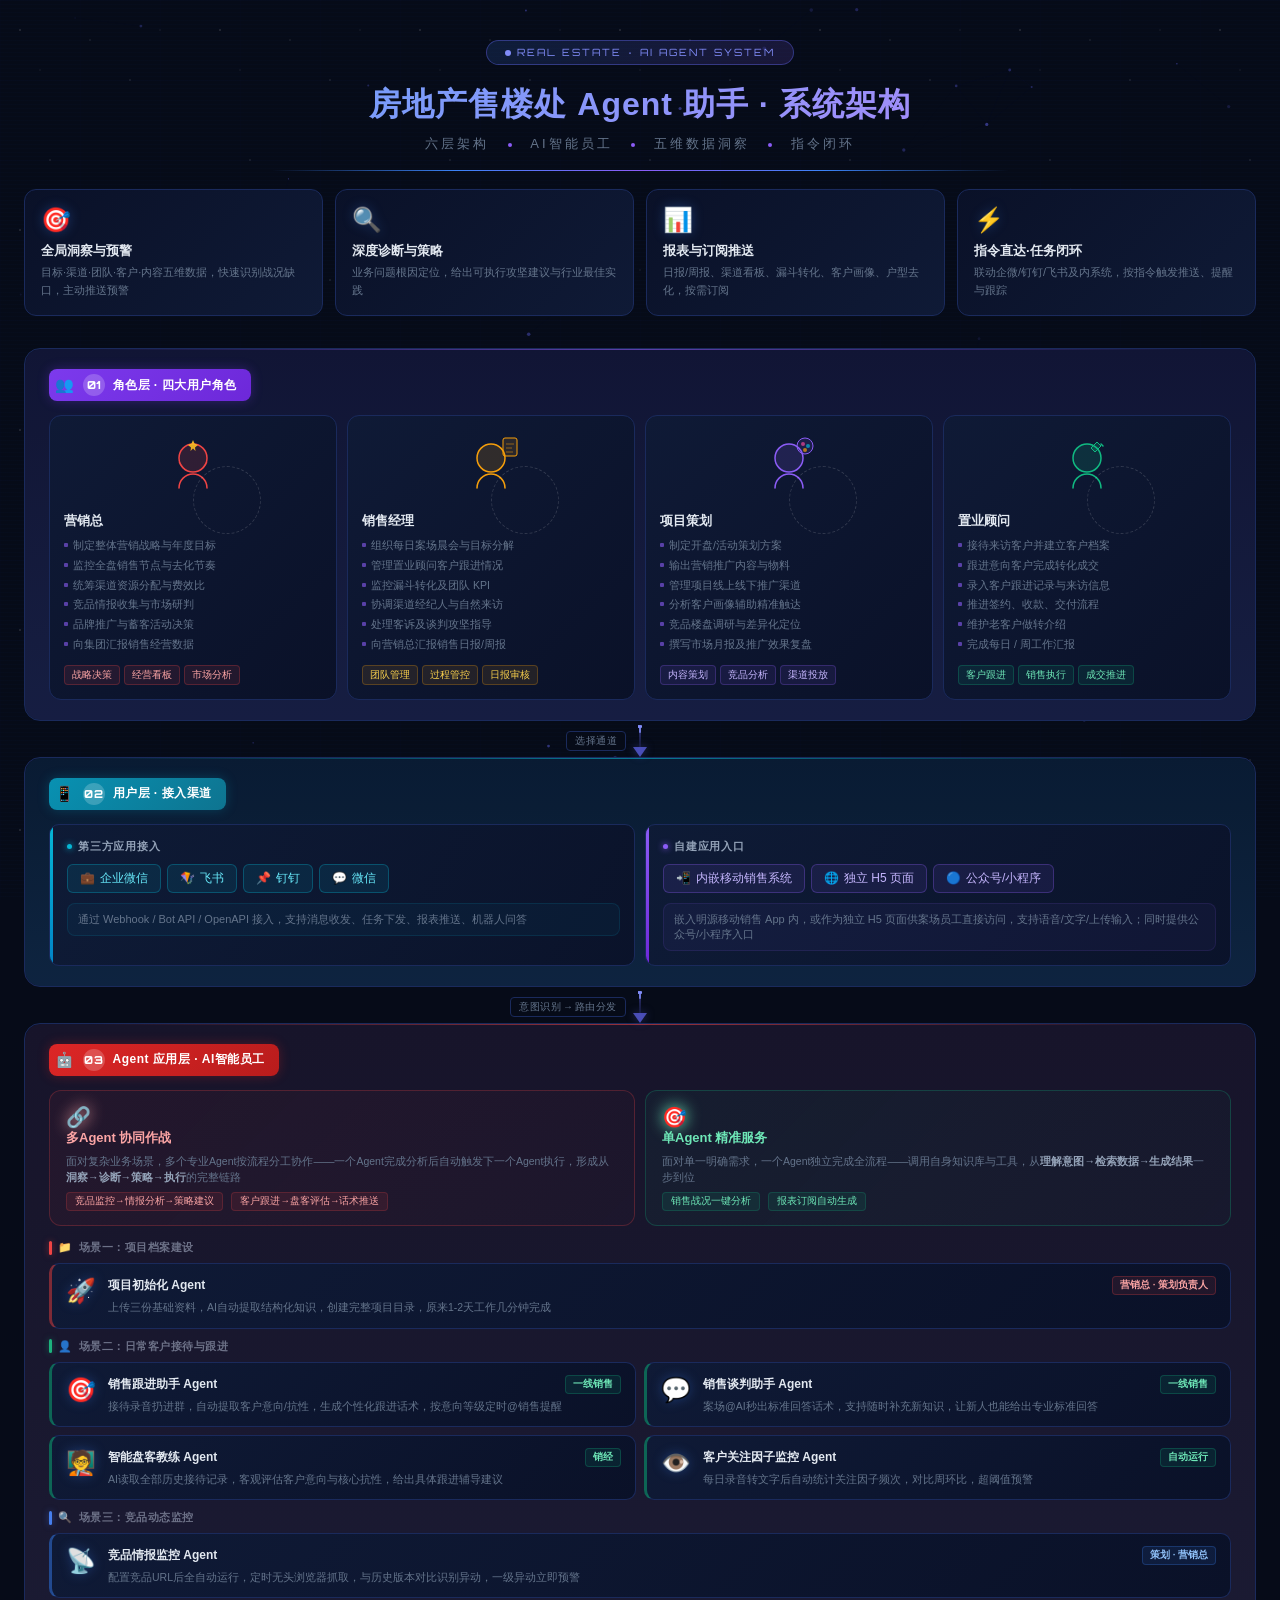
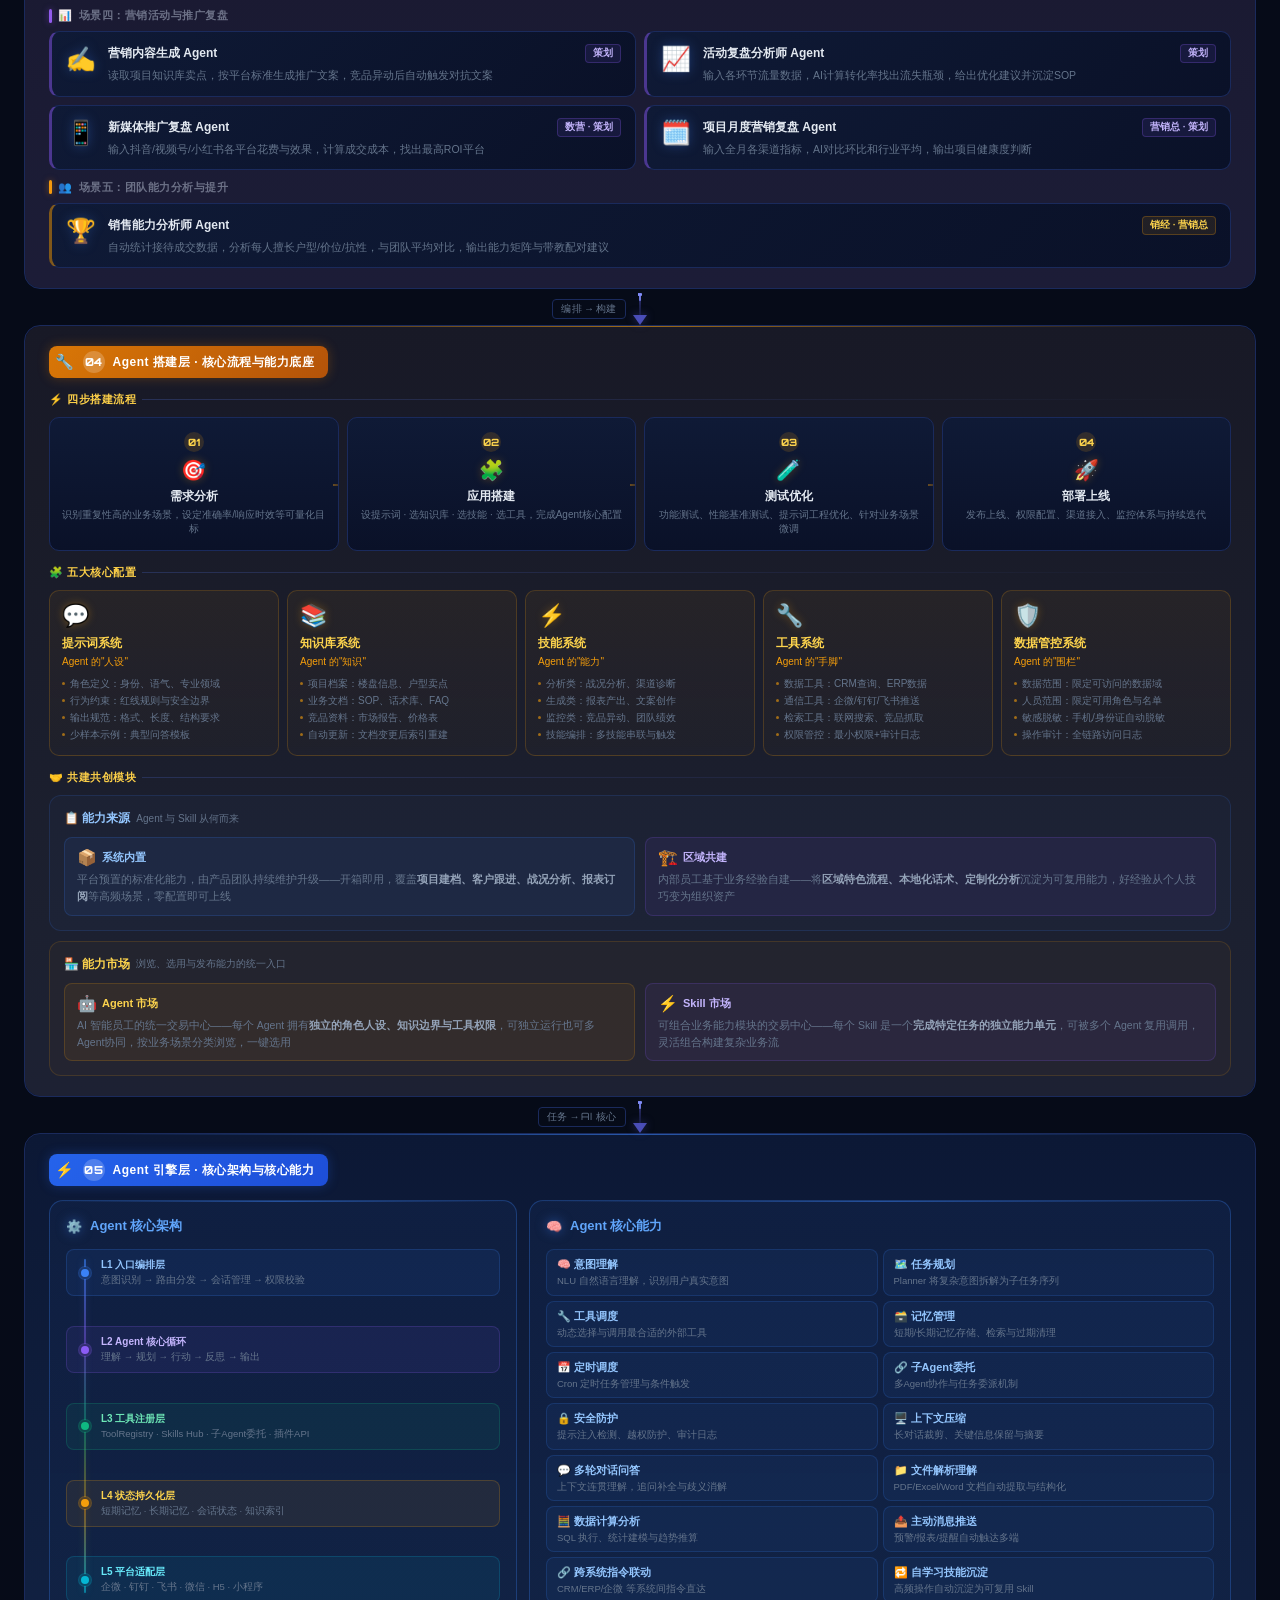
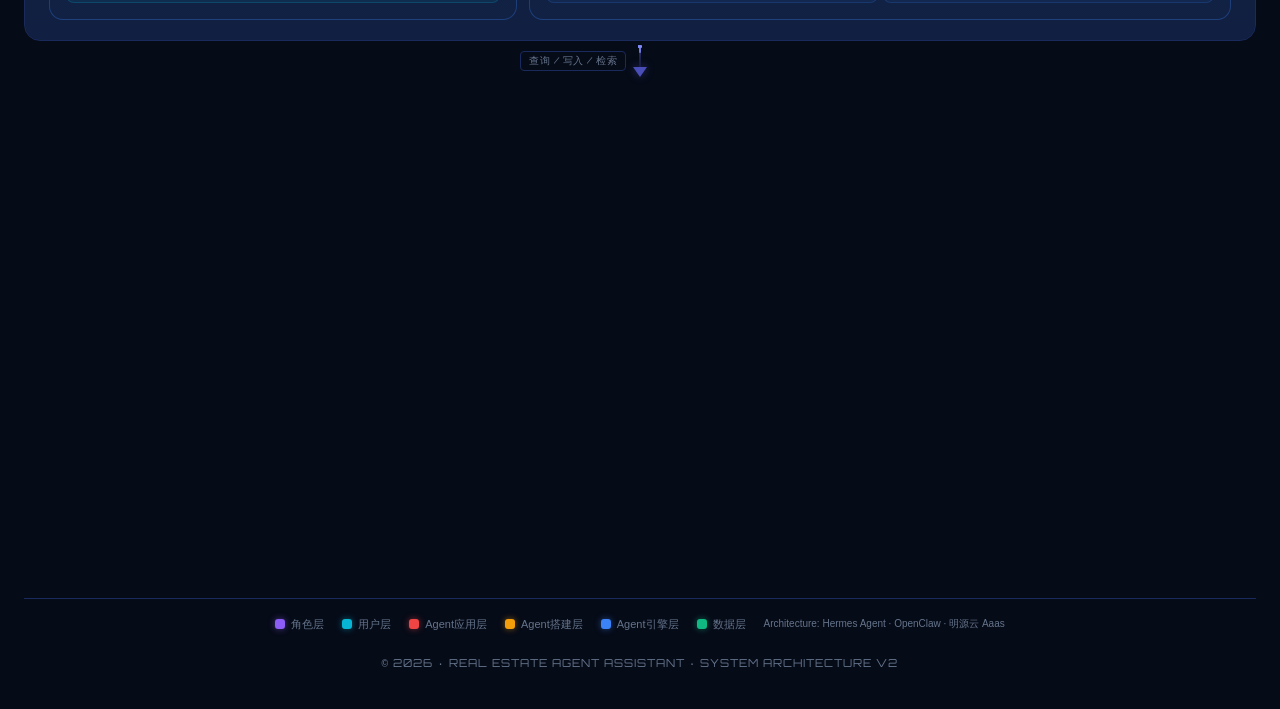
==== commit d81c3b3d: "feat: 科幻风架构图v2 增加粒子背景/SVG配图/扫光动效" ====
--- a/real-estate-agent-architecture-v2.html
+++ b/real-estate-agent-architecture-v2.html
@@ -904,6 +904,180 @@
       letter-spacing: 1px;
     }
 
+    /* ===== 新增酷炫动效 ===== */
+    /* 全局呼吸辉光 */
+    @keyframes glowPulse {
+      0%, 100% { filter: drop-shadow(0 0 4px currentColor); }
+      50% { filter: drop-shadow(0 0 12px currentColor) drop-shadow(0 0 20px currentColor); }
+    }
+    .glow-animate { animation: glowPulse 3s ease-in-out infinite; }
+
+    /* 卡片扫光效果 */
+    .sweep-fx { position: relative; overflow: hidden; }
+    .sweep-fx::before {
+      content: '';
+      position: absolute;
+      top: 0; left: -100%;
+      width: 60%; height: 100%;
+      background: linear-gradient(90deg, transparent, rgba(255,255,255,.04), transparent);
+      transition: left .6s ease;
+      z-index: 5;
+    }
+    .sweep-fx:hover::before { left: 120%; }
+
+    /* 层级入场动画 */
+    .layer-inner, .cap-card, .mode-card {
+      opacity: 0;
+      transform: translateY(20px);
+      animation: layerFadeIn .7s ease forwards;
+    }
+    .layer:nth-child(1) .layer-inner { animation-delay: .1s; }
+    .cap-banner .cap-card:nth-child(1) { animation-delay: .15s; }
+    .cap-banner .cap-card:nth-child(2) { animation-delay: .25s; }
+    .cap-banner .cap-card:nth-child(3) { animation-delay: .35s; }
+    .cap-banner .cap-card:nth-child(4) { animation-delay: .45s; }
+    @keyframes layerFadeIn {
+      to { opacity: 1; transform: translateY(0); }
+    }
+
+    /* 角色卡片浮动动画 */
+    .role-card { animation: layerFadeIn .7s ease forwards, floatY 4s ease-in-out infinite .8s; }
+    .role-card:nth-child(1) { animation-delay: .2s, 0s; }
+    .role-card:nth-child(2) { animation-delay: .35s, .5s; }
+    .role-card:nth-child(3) { animation-delay: .5s, 1s; }
+    .role-card:nth-child(4) { animation-delay: .65s, 1.5s; }
+    @keyframes floatY {
+      0%, 100% { transform: translateY(0); }
+      50% { transform: translateY(-4px); }
+    }
+
+    /* 角色SVG配图旋转光环 */
+    @keyframes ringRotate {
+      from { transform: translate(-50%,-50%) rotate(0deg); }
+      to { transform: translate(-50%,-50%) rotate(360deg); }
+    }
+    .role-svg-wrap {
+      position: relative;
+      width: 72px; height: 72px;
+      margin: 0 auto 10px;
+    }
+    .role-svg-wrap .ring {
+      position: absolute;
+      top: 50%; left: 50%;
+      width: 68px; height: 68px;
+      border: 1.5px dashed rgba(255,255,255,.15);
+      border-radius: 50%;
+      animation: ringRotate 12s linear infinite;
+    }
+    .role-svg-wrap svg {
+      display: block;
+      width: 72px; height: 72px;
+    }
+
+    /* 箭头数据流粒子 */
+    .arrow-particles {
+      position: absolute;
+      left: 50%;
+      top: 0; bottom: 0;
+      width: 4px;
+      transform: translateX(-50%);
+      overflow: hidden;
+      z-index: 1;
+    }
+    .arrow-particles span {
+      position: absolute;
+      left: 0; width: 2px; height: 3px;
+      border-radius: 1px;
+      background: #818cf8;
+      animation: particleFall 1.8s linear infinite;
+    }
+    @keyframes particleFall {
+      0% { top: -3px; opacity: 0; }
+      10% { opacity: 1; }
+      90% { opacity: 1; }
+      100% { top: calc(100% + 3px); opacity: 0; }
+    }
+
+    /* Agent引擎层脑图脉冲 */
+    @keyframes brainPulse {
+      0%, 100% { transform: scale(1); opacity: .7; }
+      50% { transform: scale(1.05); opacity: 1; }
+    }
+    .brain-pulse { animation: brainPulse 3s ease-in-out infinite; }
+
+    /* 搭建流程步骤连线动画 */
+    .build-flow.cols-4 { position: relative; }
+    .build-flow.cols-4 .build-step:not(:last-child)::after {
+      content: '';
+      position: absolute;
+      top: 50%; right: -5px;
+      width: 10px; height: 2px;
+      background: linear-gradient(90deg, rgba(245,158,11,.4), rgba(245,158,11,.1));
+      z-index: 2;
+    }
+    .build-flow.cols-4 .build-step:not(:last-child)::before {
+      content: '›';
+      position: absolute;
+      top: 50%; right: -8px;
+      transform: translateY(-50%);
+      color: rgba(245,158,11,.6);
+      font-size: 16px;
+      z-index: 3;
+      animation: arrowPulse 2s ease-in-out infinite;
+    }
+    @keyframes arrowPulse {
+      0%, 100% { opacity: .4; }
+      50% { opacity: 1; }
+    }
+
+    /* 数据层流动边框 */
+    @keyframes borderFlow {
+      0% { background-position: 0% 50%; }
+      50% { background-position: 100% 50%; }
+      100% { background-position: 0% 50%; }
+    }
+    .layer-data .layer-inner {
+      border-image: linear-gradient(90deg, var(--border), rgba(16,185,129,.4), var(--border)) 1;
+      animation: borderFlow 4s ease-in-out infinite;
+      background-size: 200% 200%;
+    }
+
+    /* Canvas 粒子背景 */
+    #particleBg {
+      position: fixed;
+      inset: 0;
+      z-index: 0;
+      pointer-events: none;
+    }
+
+    /* 电路线纹理叠加 */
+    .circuit-overlay {
+      position: fixed;
+      inset: 0;
+      z-index: 0;
+      pointer-events: none;
+      opacity: .025;
+      background-image:
+        linear-gradient(rgba(99,102,241,.6) 1px, transparent 1px),
+        linear-gradient(90deg, rgba(99,102,241,.6) 1px, transparent 1px),
+        linear-gradient(45deg, rgba(99,102,241,.3) 1px, transparent 1px),
+        linear-gradient(-45deg, rgba(99,102,241,.3) 1px, transparent 1px);
+      background-size: 80px 80px, 80px 80px, 120px 120px, 120px 120px;
+    }
+
+    /* Agent Card 扫光 */
+    .agent-card { overflow: hidden; }
+    .agent-card::after {
+      content: '';
+      position: absolute;
+      top: 0; left: -100%;
+      width: 50%; height: 100%;
+      background: linear-gradient(90deg, transparent, rgba(255,255,255,.03), transparent);
+      transition: left .5s ease;
+      z-index: 5;
+    }
+    .agent-card:hover::after { left: 120%; }
+
     /* ===== Responsive ===== */
     @media (max-width: 1000px) {
       .build-core-systems { grid-template-columns: repeat(3, 1fr); }
@@ -927,6 +1101,8 @@
   </style>
 </head>
 <body>
+<canvas id="particleBg"></canvas>
+<div class="circuit-overlay"></div>
 
 <div class="main-wrap">
 
@@ -939,23 +1115,23 @@
 
 <!-- ===== Core Capabilities ===== -->
 <div class="cap-banner">
-  <div class="cap-card">
-    <span class="cap-icon">🎯</span>
+  <div class="cap-card sweep-fx">
+    <span class="cap-icon glow-animate">🎯</span>
     <div class="cap-title">全局洞察与预警</div>
     <div class="cap-desc">目标·渠道·团队·客户·内容五维数据，快速识别战况缺口，主动推送预警</div>
   </div>
-  <div class="cap-card">
-    <span class="cap-icon">🔍</span>
+  <div class="cap-card sweep-fx">
+    <span class="cap-icon glow-animate">🔍</span>
     <div class="cap-title">深度诊断与策略</div>
     <div class="cap-desc">业务问题根因定位，给出可执行攻坚建议与行业最佳实践</div>
   </div>
-  <div class="cap-card">
-    <span class="cap-icon">📊</span>
+  <div class="cap-card sweep-fx">
+    <span class="cap-icon glow-animate">📊</span>
     <div class="cap-title">报表与订阅推送</div>
     <div class="cap-desc">日报/周报、渠道看板、漏斗转化、客户画像、户型去化，按需订阅</div>
   </div>
-  <div class="cap-card">
-    <span class="cap-icon">⚡</span>
+  <div class="cap-card sweep-fx">
+    <span class="cap-icon glow-animate">⚡</span>
     <div class="cap-title">指令直达·任务闭环</div>
     <div class="cap-desc">联动企微/钉钉/飞书及内系统，按指令触发推送、提醒与跟踪</div>
   </div>
@@ -974,8 +1150,19 @@
 
       <div class="groups groups-4">
         <!-- 营销总 -->
-        <div class="role-card">
-          <div class="role-avatar" style="background:rgba(239,68,68,.15);">🎖️</div>
+        <div class="role-card sweep-fx">
+          <div class="role-svg-wrap">
+            <div class="ring"></div>
+            <svg viewBox="0 0 72 72" fill="none" xmlns="http://www.w3.org/2000/svg">
+              <circle cx="36" cy="28" r="14" fill="rgba(239,68,68,.15)" stroke="#ef4444" stroke-width="1.5"/>
+              <path d="M22 58c0-7.732 6.268-14 14-14s14 6.268 14 14" stroke="#ef4444" stroke-width="1.5" stroke-linecap="round"/>
+              <!-- 星章 -->
+              <path d="M36 10l1.5 3.5L41 15l-3 2.5L38.5 21 36 18.5 33.5 21l.5-3.5-3-2.5 3.5-1.5z" fill="#fbbf24" opacity=".9"/>
+              <!-- 肩章线 -->
+              <line x1="26" y1="38" x2="22" y2="32" stroke="rgba(239,68,68,.5)" stroke-width="1.5"/>
+              <line x1="46" y1="38" x2="50" y2="32" stroke="rgba(239,68,68,.5)" stroke-width="1.5"/>
+            </svg>
+          </div>
           <div class="role-name">营销总</div>
           <ul class="role-duties">
             <li>制定整体营销战略与年度目标</li>
@@ -993,8 +1180,19 @@
         </div>
 
         <!-- 销售经理 -->
-        <div class="role-card">
-          <div class="role-avatar" style="background:rgba(245,158,11,.15);">📋</div>
+        <div class="role-card sweep-fx">
+          <div class="role-svg-wrap">
+            <div class="ring" style="animation-duration:10s;"></div>
+            <svg viewBox="0 0 72 72" fill="none" xmlns="http://www.w3.org/2000/svg">
+              <circle cx="36" cy="28" r="14" fill="rgba(245,158,11,.15)" stroke="#f59e0b" stroke-width="1.5"/>
+              <path d="M22 58c0-7.732 6.268-14 14-14s14 6.268 14 14" stroke="#f59e0b" stroke-width="1.5" stroke-linecap="round"/>
+              <!-- 夹板/清单 -->
+              <rect x="48" y="8" width="14" height="18" rx="2" fill="rgba(245,158,11,.12)" stroke="#f59e0b" stroke-width="1"/>
+              <line x1="51" y1="14" x2="59" y2="14" stroke="rgba(245,158,11,.5)" stroke-width="1"/>
+              <line x1="51" y1="18" x2="57" y2="18" stroke="rgba(245,158,11,.5)" stroke-width="1"/>
+              <line x1="51" y1="22" x2="58" y2="22" stroke="rgba(245,158,11,.5)" stroke-width="1"/>
+            </svg>
+          </div>
           <div class="role-name">销售经理</div>
           <ul class="role-duties">
             <li>组织每日案场晨会与目标分解</li>
@@ -1012,8 +1210,19 @@
         </div>
 
         <!-- 项目策划 -->
-        <div class="role-card">
-          <div class="role-avatar" style="background:rgba(139,92,246,.15);">🎨</div>
+        <div class="role-card sweep-fx">
+          <div class="role-svg-wrap">
+            <div class="ring" style="animation-direction:reverse;"></div>
+            <svg viewBox="0 0 72 72" fill="none" xmlns="http://www.w3.org/2000/svg">
+              <circle cx="36" cy="28" r="14" fill="rgba(139,92,246,.15)" stroke="#8b5cf6" stroke-width="1.5"/>
+              <path d="M22 58c0-7.732 6.268-14 14-14s14 6.268 14 14" stroke="#8b5cf6" stroke-width="1.5" stroke-linecap="round"/>
+              <!-- 画笔/调色盘 -->
+              <circle cx="52" cy="16" r="8" fill="rgba(139,92,246,.12)" stroke="#8b5cf6" stroke-width="1"/>
+              <circle cx="50" cy="14" r="2" fill="#ec4899" opacity=".7"/>
+              <circle cx="55" cy="16" r="2" fill="#06b6d4" opacity=".7"/>
+              <circle cx="52" cy="20" r="2" fill="#f59e0b" opacity=".7"/>
+            </svg>
+          </div>
           <div class="role-name">项目策划</div>
           <ul class="role-duties">
             <li>制定开盘/活动策划方案</li>
@@ -1031,8 +1240,17 @@
         </div>
 
         <!-- 置业顾问 -->
-        <div class="role-card">
-          <div class="role-avatar" style="background:rgba(16,185,129,.15);">🤝</div>
+        <div class="role-card sweep-fx">
+          <div class="role-svg-wrap">
+            <div class="ring" style="animation-duration:15s;"></div>
+            <svg viewBox="0 0 72 72" fill="none" xmlns="http://www.w3.org/2000/svg">
+              <circle cx="36" cy="28" r="14" fill="rgba(16,185,129,.15)" stroke="#10b981" stroke-width="1.5"/>
+              <path d="M22 58c0-7.732 6.268-14 14-14s14 6.268 14 14" stroke="#10b981" stroke-width="1.5" stroke-linecap="round"/>
+              <!-- 握手图标 -->
+              <path d="M46 12l4 4-6 6-4-4z" fill="rgba(16,185,129,.2)" stroke="#10b981" stroke-width="1"/>
+              <path d="M50 14l2 2" stroke="#10b981" stroke-width="1.5" stroke-linecap="round"/>
+            </svg>
+          </div>
           <div class="role-name">置业顾问</div>
           <ul class="role-duties">
             <li>接待来访客户并建立客户档案</li>
@@ -1055,6 +1273,11 @@
   <!-- Arrow -->
   <div class="arrow-divider">
     <div class="arrow-line"></div>
+    <div class="arrow-particles">
+      <span style="left:0;animation-delay:0s;"></span>
+      <span style="left:2px;animation-delay:.4s;"></span>
+      <span style="left:-1px;animation-delay:.9s;"></span>
+    </div>
     <div class="arrow-head"></div>
     <div class="arrow-label">选择通道</div>
   </div>
@@ -1110,6 +1333,11 @@
   <!-- Arrow -->
   <div class="arrow-divider">
     <div class="arrow-line" style="--delay:.3s;"></div>
+    <div class="arrow-particles">
+      <span style="left:0;animation-delay:.2s;"></span>
+      <span style="left:2px;animation-delay:.7s;"></span>
+      <span style="left:-1px;animation-delay:1.2s;"></span>
+    </div>
     <div class="arrow-head"></div>
     <div class="arrow-label">意图识别 → 路由分发</div>
   </div>
@@ -1259,6 +1487,11 @@
   <!-- Arrow -->
   <div class="arrow-divider">
     <div class="arrow-line" style="--delay:.6s;"></div>
+    <div class="arrow-particles">
+      <span style="left:0;animation-delay:.5s;"></span>
+      <span style="left:2px;animation-delay:1s;"></span>
+      <span style="left:-1px;animation-delay:1.5s;"></span>
+    </div>
     <div class="arrow-head"></div>
     <div class="arrow-label">编排 → 构建</div>
   </div>
@@ -1415,6 +1648,11 @@
   <!-- Arrow -->
   <div class="arrow-divider">
     <div class="arrow-line" style="--delay:.9s;"></div>
+    <div class="arrow-particles">
+      <span style="left:0;animation-delay:.3s;"></span>
+      <span style="left:2px;animation-delay:.8s;"></span>
+      <span style="left:-1px;animation-delay:1.3s;"></span>
+    </div>
     <div class="arrow-head"></div>
     <div class="arrow-label">任务 → AI 核心</div>
   </div>
@@ -1431,7 +1669,7 @@
       <div class="engine-grid">
         <!-- 左：核心架构 -->
         <div class="agent-core" style="display:flex;flex-direction:column;">
-          <div class="agent-core-title">
+          <div class="agent-core-title brain-pulse">
             <span class="icon">⚙️</span> Agent 核心架构
           </div>
           <div class="arch-timeline">
@@ -1465,7 +1703,7 @@
 
         <!-- 右：核心能力 -->
         <div class="agent-core" style="display:flex;flex-direction:column;">
-          <div class="agent-core-title">
+          <div class="agent-core-title brain-pulse" style="animation-delay:.3s;">
             <span class="icon">🧠</span> Agent 核心能力
           </div>
           <div class="skill-grid">
@@ -1534,6 +1772,11 @@
   <!-- Arrow -->
   <div class="arrow-divider">
     <div class="arrow-line" style="--delay:1.2s;"></div>
+    <div class="arrow-particles">
+      <span style="left:0;animation-delay:.6s;"></span>
+      <span style="left:2px;animation-delay:1.1s;"></span>
+      <span style="left:-1px;animation-delay:.1s;"></span>
+    </div>
     <div class="arrow-head"></div>
     <div class="arrow-label">查询 / 写入 / 检索</div>
   </div>
@@ -1739,5 +1982,32 @@
 </div>
 
 </div>
+
+<!-- Canvas 粒子动画 -->
+<script>
+(function(){
+  const c=document.getElementById('particleBg'),ctx=c.getContext('2d');
+  let w,h,pts=[];
+  function resize(){w=c.width=innerWidth;h=c.height=innerHeight;pts=[];for(let i=0;i<60;i++)pts.push({x:Math.random()*w,y:Math.random()*h,r:Math.random()*1.5+.5,dx:(Math.random()-.5)*.3,dy:(Math.random()-.5)*.3,a:Math.random()*.4+.1});}
+  resize();window.addEventListener('resize',resize);
+  function draw(){
+    ctx.clearRect(0,0,w,h);
+    for(let i=0;i<pts.length;i++){
+      const p=pts[i];
+      p.x+=p.dx;p.y+=p.dy;
+      if(p.x<0||p.x>w)p.dx*=-1;
+      if(p.y<0||p.y>h)p.dy*=-1;
+      ctx.beginPath();ctx.arc(p.x,p.y,p.r,0,Math.PI*2);
+      ctx.fillStyle='rgba(99,102,241,'+p.a+')';ctx.fill();
+      for(let j=i+1;j<pts.length;j++){
+        const q=pts[j],dx=p.x-q.x,dy=p.y-q.y,d=Math.sqrt(dx*dx+dy*dy);
+        if(d<120){ctx.beginPath();ctx.moveTo(p.x,p.y);ctx.lineTo(q.x,q.y);ctx.strokeStyle='rgba(99,102,241,'+(0.06*(1-d/120))+')';ctx.lineWidth=.5;ctx.stroke();}
+      }
+    }
+    requestAnimationFrame(draw);
+  }
+  draw();
+})();
+</script>
 </body>
 </html>
